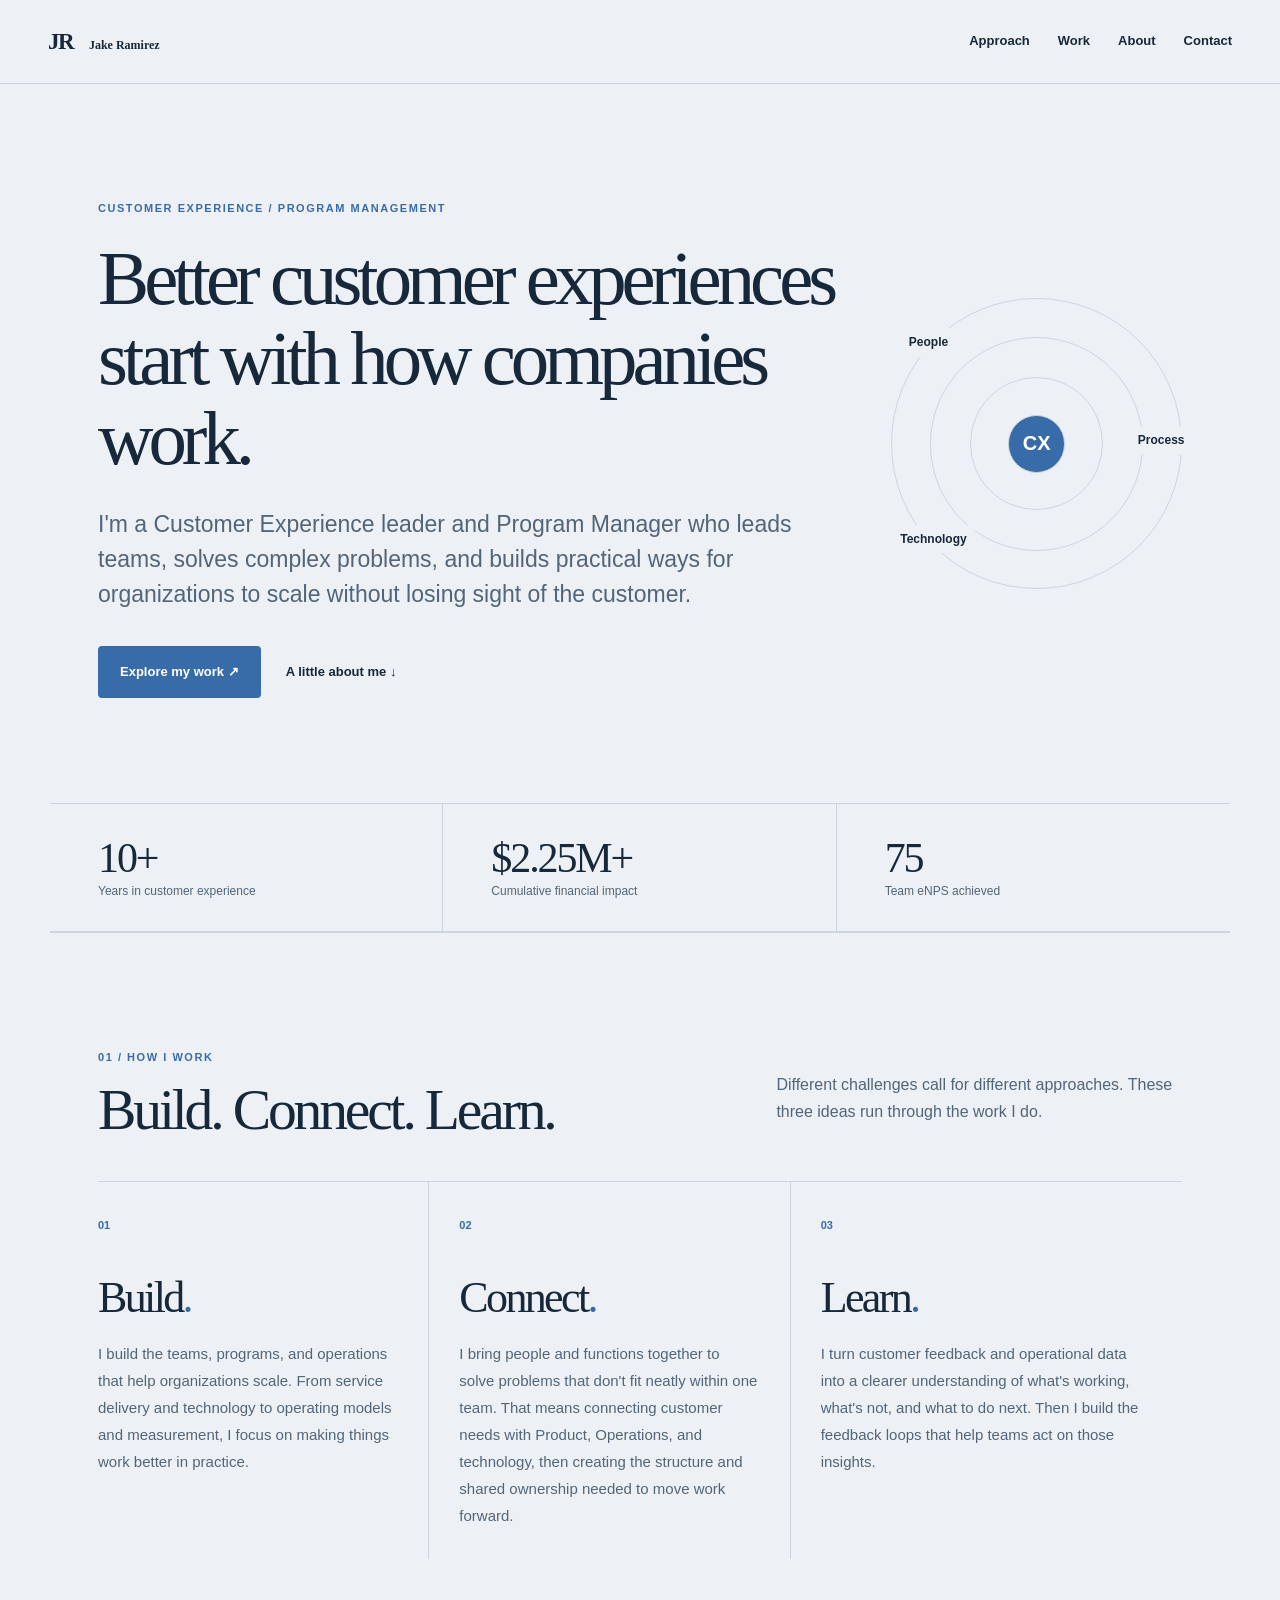
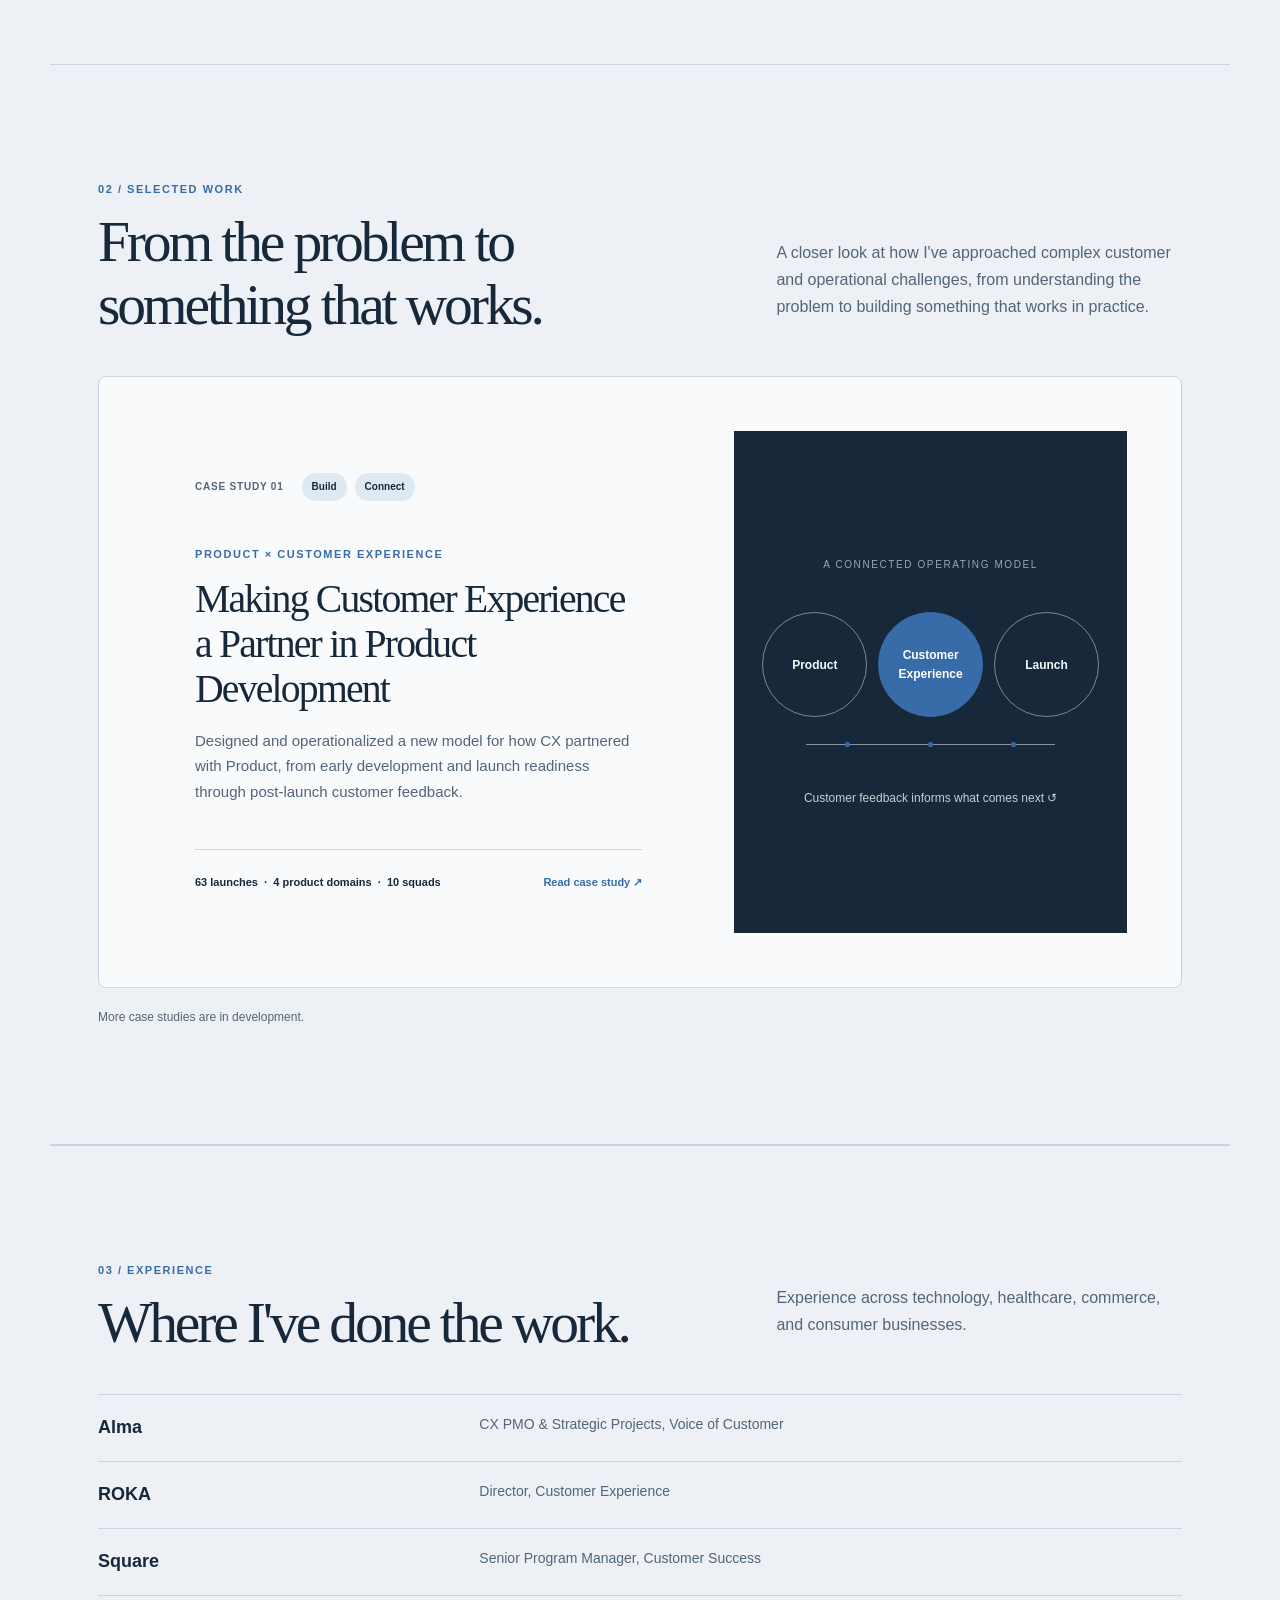
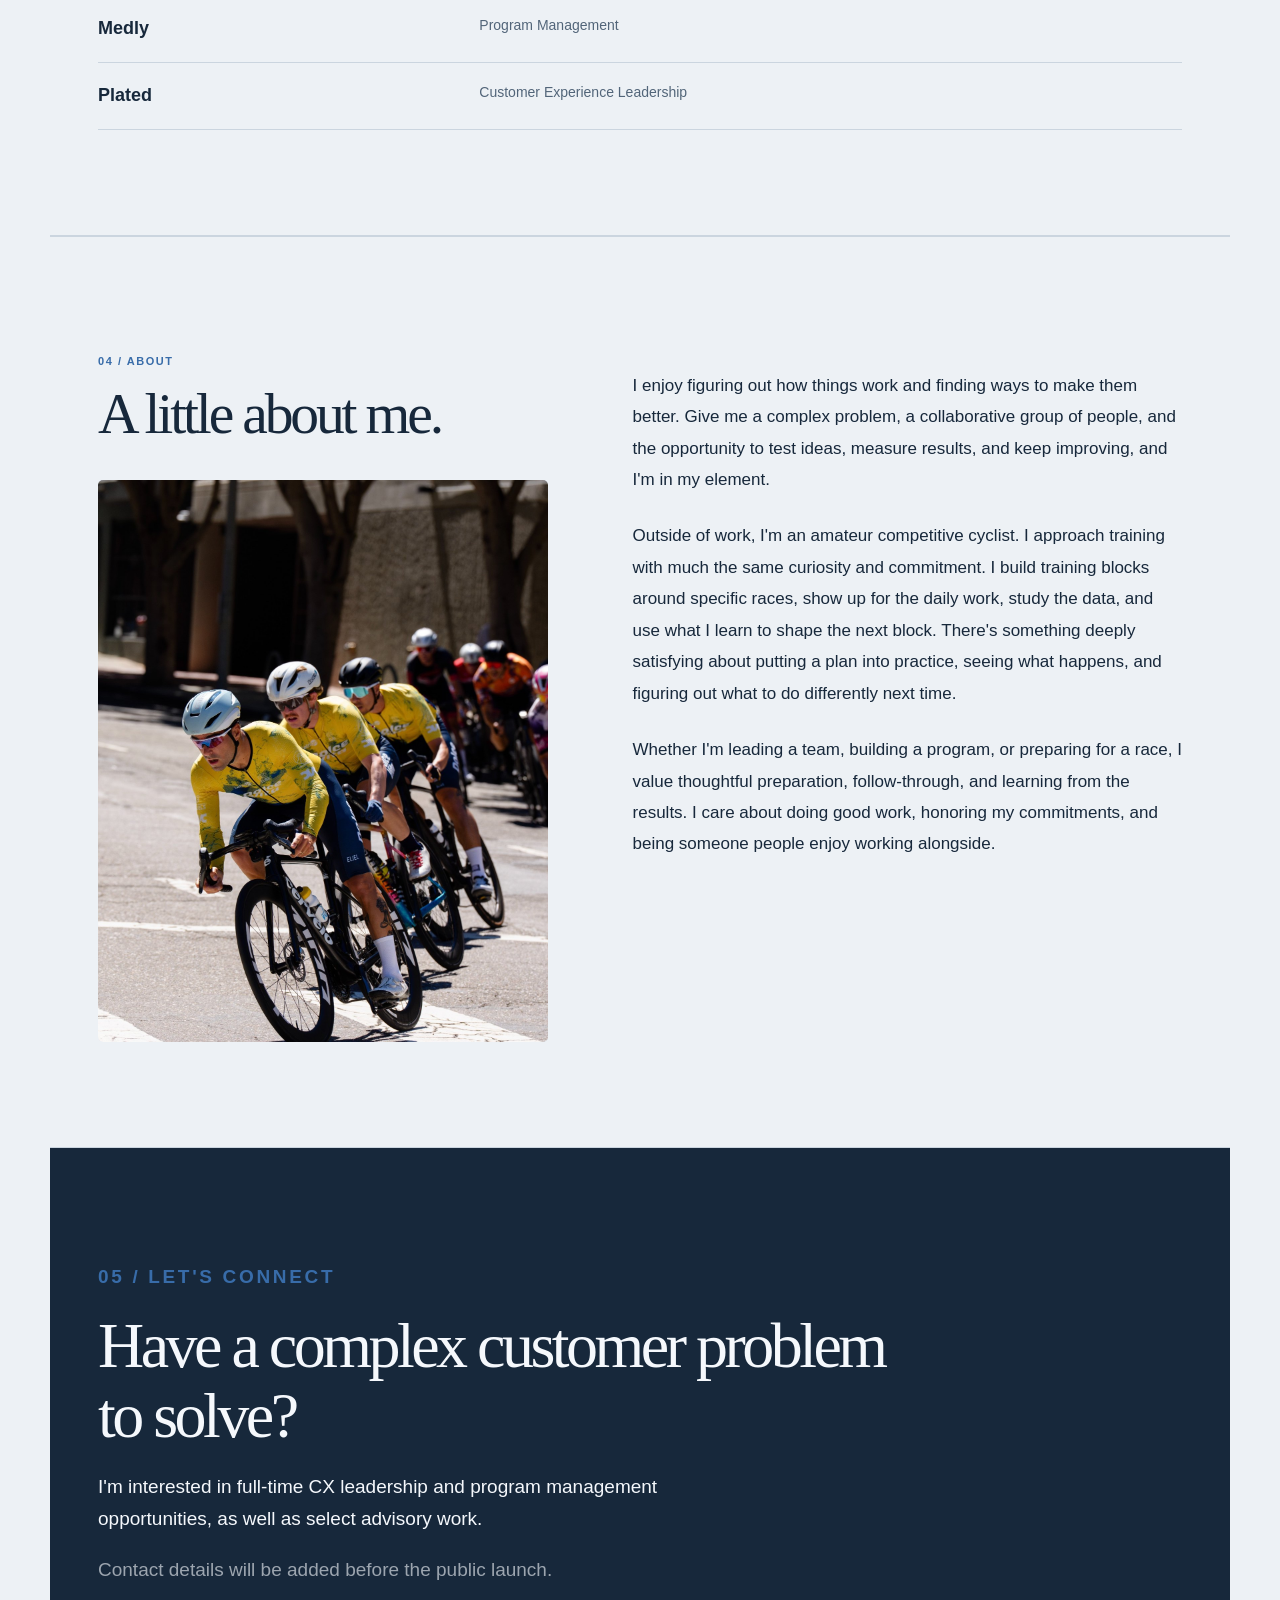
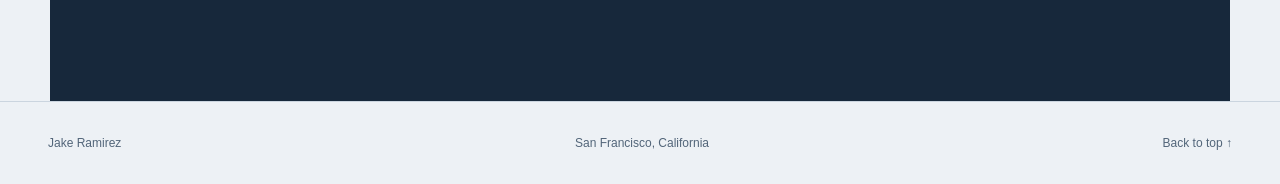
==== index.html @ 680237bf "Add files via upload" ====
<!doctype html>
<html lang="en" data-theme="slate">
<head>
<meta charset="utf-8"><meta name="viewport" content="width=device-width,initial-scale=1">
<meta name="description" content="Jake Ramirez is a Customer Experience leader and Program Manager who leads teams and builds practical ways for organizations to scale.">
<title>Jake Ramirez | Customer Experience & Program Management</title>
<link rel="stylesheet" href="styles.css">

</head>
<body>
<header class="site-header"><a class="brand" href="index.html" aria-label="Jake Ramirez home">JR<span class="brand-name">Jake Ramirez</span></a><nav aria-label="Main navigation"><a href="#approach">Approach</a><a href="#work">Work</a><a href="#about">About</a><a href="#contact">Contact</a></nav></header>
<main>
<section class="hero" id="top"><div class="hero-inner"><p class="eyebrow">CUSTOMER EXPERIENCE / PROGRAM MANAGEMENT</p><h1>Better customer experiences start with how companies work.</h1><p class="lede">I'm a Customer Experience leader and Program Manager who leads teams, solves complex problems, and builds practical ways for organizations to scale without losing sight of the customer.</p><div class="actions"><a class="button" href="#work">Explore my work <span aria-hidden="true">↗</span></a><a class="textlink" href="#about">A little about me ↓</a></div></div><div class="hero-aside" aria-hidden="true"><span class="orbit orbit-one"></span><span class="orbit orbit-two"></span><span class="orbit orbit-three"></span><span class="orbit-center">CX</span><span class="orbit-label label-one">People</span><span class="orbit-label label-two">Process</span><span class="orbit-label label-three">Technology</span></div></section>
<section class="proof" aria-label="Selected career highlights"><div><strong>10+</strong><span>Years in customer experience</span></div><div><strong>$2.25M+</strong><span>Cumulative financial impact</span></div><div><strong>75</strong><span>Team eNPS achieved</span></div></section>
<section id="approach" class="section approach-section"><div class="section-head"><div><p class="eyebrow">01 / HOW I WORK</p><h2>Build. Connect. Learn.</h2></div><p>Different challenges call for different approaches. These three ideas run through the work I do.</p></div><div class="approach-grid"><article><span class="approach-number">01</span><h3>Build<span class="accent-dot">.</span></h3><p>I build the teams, programs, and operations that help organizations scale. From service delivery and technology to operating models and measurement, I focus on making things work better in practice.</p></article><article><span class="approach-number">02</span><h3>Connect<span class="accent-dot">.</span></h3><p>I bring people and functions together to solve problems that don't fit neatly within one team. That means connecting customer needs with Product, Operations, and technology, then creating the structure and shared ownership needed to move work forward.</p></article><article><span class="approach-number">03</span><h3>Learn<span class="accent-dot">.</span></h3><p>I turn customer feedback and operational data into a clearer understanding of what's working, what's not, and what to do next. Then I build the feedback loops that help teams act on those insights.</p></article></div></section>
<section id="work" class="section work-section"><div class="section-head"><div><p class="eyebrow">02 / SELECTED WORK</p><h2>From the problem to something that works.</h2></div><p>A closer look at how I've approached complex customer and operational challenges, from understanding the problem to building something that works in practice.</p></div>
<a class="case-card feature-card" href="case-study-launch-readiness.html"><div class="case-copy"><div class="case-meta"><span>CASE STUDY 01</span><span class="tag">Build</span><span class="tag">Connect</span></div><p class="kicker">PRODUCT × CUSTOMER EXPERIENCE</p><h3>Making Customer Experience a Partner in Product Development</h3><p>Designed and operationalized a new model for how CX partnered with Product, from early development and launch readiness through post-launch customer feedback.</p><div class="case-bottom"><span>63 launches &nbsp;·&nbsp; 4 product domains &nbsp;·&nbsp; 10 squads</span><span class="case-link">Read case study ↗</span></div></div><div class="case-graphic" aria-hidden="true"><div class="graphic-label">A CONNECTED OPERATING MODEL</div><div class="graphic-nodes"><span>Product</span><span>Customer<br>Experience</span><span>Launch</span></div><div class="graphic-track"><span></span><span></span><span></span></div><div class="graphic-feedback">Customer feedback informs what comes next ↺</div></div></a>
<p class="work-note">More case studies are in development.</p></section>
<section id="experience" class="section experience-section"><div class="section-head"><div><p class="eyebrow">03 / EXPERIENCE</p><h2>Where I've done the work.</h2></div><p>Experience across technology, healthcare, commerce, and consumer businesses.</p></div><div class="experience-list"><div><strong>Alma</strong><span>CX PMO & Strategic Projects, Voice of Customer</span></div><div><strong>ROKA</strong><span>Director, Customer Experience</span></div><div><strong>Square</strong><span>Senior Program Manager, Customer Success</span></div><div><strong>Medly</strong><span>Program Management</span></div><div><strong>Plated</strong><span>Customer Experience Leadership</span></div></div></section>
<section id="about" class="section about-section"><div class="about-side"><p class="eyebrow">04 / ABOUT</p><h2>A little about me.</h2><div class="about-photo-study"><div class="about-photo-frame"><img id="about-photo" src="race-corner.jpg" alt="Jake leading a group of cyclists through a corner during a race" width="1200" height="1600" loading="lazy"></div></div></div><div class="about-copy"><p>I enjoy figuring out how things work and finding ways to make them better. Give me a complex problem, a collaborative group of people, and the opportunity to test ideas, measure results, and keep improving, and I'm in my element.</p><p>Outside of work, I'm an amateur competitive cyclist. I approach training with much the same curiosity and commitment. I build training blocks around specific races, show up for the daily work, study the data, and use what I learn to shape the next block. There's something deeply satisfying about putting a plan into practice, seeing what happens, and figuring out what to do differently next time.</p><p>Whether I'm leading a team, building a program, or preparing for a race, I value thoughtful preparation, follow-through, and learning from the results. I care about doing good work, honoring my commitments, and being someone people enjoy working alongside.</p></div></section>
<section id="contact" class="contact"><p class="eyebrow">05 / LET'S CONNECT</p><h2>Have a complex customer problem to solve?</h2><p>I'm interested in full-time CX leadership and program management opportunities, as well as select advisory work.</p><p class="contact-note">Contact details will be added before the public launch.</p></section>
</main><footer><span>Jake Ramirez</span><span>San Francisco, California</span><a href="#top">Back to top ↑</a></footer>

</body></html>
---- styles.css ----
:root{--ink:#171816;--muted:#686a64;--paper:#f5f3ed;--card:#fff;--line:#d9d6cd;--accent:#334f46;--soft:#e5ebe6;--max:1180px}*{box-sizing:border-box}html{scroll-behavior:smooth}body{margin:0;background:var(--paper);color:var(--ink);font-family:Inter,ui-sans-serif,-apple-system,BlinkMacSystemFont,"Segoe UI",sans-serif;line-height:1.55}header,footer,main{max-width:var(--max);margin:auto}header{height:84px;display:flex;align-items:center;justify-content:space-between;border-bottom:1px solid var(--line)}.brand{font-family:Georgia,serif;font-weight:700;font-size:24px;color:var(--ink);text-decoration:none}nav{display:flex;gap:28px}nav a,a{color:var(--ink);text-decoration:none}nav a:hover,.textlink:hover,.case-card a:hover{text-decoration:underline}.hero{padding:112px 0 90px;max-width:970px}.eyebrow,.kicker,small{font-size:12px;letter-spacing:.14em;text-transform:uppercase;font-weight:700;color:var(--accent)}h1,h2,h3{font-family:Georgia,"Times New Roman",serif;font-weight:500;line-height:1.06;margin:.3em 0}.hero h1,.case-hero h1{font-size:clamp(54px,7.3vw,96px);letter-spacing:-.045em}.lede{font-size:22px;color:var(--muted);max-width:780px}.actions{display:flex;gap:26px;align-items:center;margin-top:36px}.button{background:var(--ink);color:white;padding:14px 20px;border-radius:3px}.proof,.metrics{display:grid;grid-template-columns:repeat(3,1fr);border-top:1px solid var(--line);border-bottom:1px solid var(--line)}.proof div,.metrics div{padding:32px;border-right:1px solid var(--line);display:flex;flex-direction:column}.proof div:last-child,.metrics div:last-child{border:0}.proof strong,.metrics strong{font:500 42px Georgia,serif}.proof span,.metrics span{color:var(--muted)}.section{padding:100px 0;border-bottom:1px solid var(--line)}.case-card{margin-top:30px;background:var(--card);padding:54px;display:grid;grid-template-columns:1.3fr .7fr;gap:50px;border:1px solid var(--line)}.case-card h2,.split h2,.contact h2{font-size:46px}.case-card p{font-size:19px;color:var(--muted)}.mini-loop{background:var(--soft);display:flex;flex-wrap:wrap;gap:12px;align-content:center;justify-content:center;padding:30px}.mini-loop span{background:white;padding:12px;border:1px solid var(--line)}.split{display:grid;grid-template-columns:1fr 1fr;gap:80px}.split p{font-size:19px}.chips{display:flex;flex-wrap:wrap;gap:10px;margin-top:25px}.chips span{border:1px solid var(--line);background:#faf9f5;padding:10px 14px;border-radius:99px}.contact{padding:110px 0}.contact p{font-size:19px;max-width:680px}.muted{color:var(--muted)}footer{padding:30px 0 50px;border-top:1px solid var(--line);display:flex;justify-content:space-between;color:var(--muted)}.case-hero{padding:95px 0 60px}.case-hero h1{max-width:1050px}.meta{display:grid;grid-template-columns:1fr 1fr;gap:20px;margin-top:50px;padding-top:25px;border-top:1px solid var(--line)}.meta div{display:flex;flex-direction:column}.meta small{margin-bottom:8px}.story{display:grid;grid-template-columns:220px 1fr;gap:70px;padding:110px 0;border-bottom:1px solid var(--line)}.story aside{font:500 30px Georgia,serif}.story aside span{display:block;font:700 11px Inter,sans-serif;letter-spacing:.14em;text-transform:uppercase;color:var(--muted);margin-top:9px}.story article{max-width:760px}.story h2,.takeaway h2{font-size:48px}.story p,.story li,.lifecycle p,.takeaway p{font-size:19px;color:#393a36}.story blockquote{margin:42px 0 0;padding:28px 0;border-top:1px solid var(--ink);border-bottom:1px solid var(--ink);font:500 30px/1.25 Georgia,serif}.diagram{margin:80px 0;display:grid;grid-template-columns:1fr 1fr;border:1px solid var(--line)}.diagram>div{padding:38px;background:white}.diagram>div+div{background:var(--soft);border-left:1px solid var(--line)}.flow,.life-flow{display:flex;gap:10px;align-items:center;flex-wrap:wrap;margin-top:25px}.flow span,.life-flow span{padding:10px 12px;background:var(--paper);border:1px solid var(--line);font-size:14px}.tiers{margin:80px 0;border:1px solid var(--line);background:white}.tier{display:grid;grid-template-columns:150px 1fr 2fr;gap:30px;padding:30px;border-bottom:1px solid var(--line);align-items:start}.tier.t1{background:var(--soft)}.tier h3{margin:0;font-size:25px}.tier p{margin:0;color:var(--muted)}.foundation{text-align:center;font-size:11px;letter-spacing:.13em;font-weight:700;padding:16px;margin:0;color:var(--accent)}.system-grid{display:grid;grid-template-columns:1fr 1fr;gap:15px}.system-grid div{border:1px solid var(--line);padding:24px;background:white}.system-grid p{font-size:16px;margin-bottom:0}.lifecycle{margin:80px 0;padding:50px;background:var(--accent);color:white}.lifecycle .eyebrow{color:#dfe8e2}.lifecycle .life-flow span{background:#fff;color:var(--ink)}.lifecycle p{color:#edf2ee;max-width:850px}.takeaway{padding:110px 0;max-width:850px}.next{padding:35px 0 80px;border-top:1px solid var(--line);display:flex;justify-content:space-between;color:var(--muted)}ul{padding-left:22px}li{margin-bottom:20px}@media(max-width:800px){body{padding:0 20px}header{height:68px}nav{gap:14px;font-size:14px}.hero{padding:75px 0 60px}.hero h1,.case-hero h1{font-size:50px}.lede{font-size:19px}.proof,.metrics{grid-template-columns:1fr}.proof div,.metrics div{border-right:0;border-bottom:1px solid var(--line);padding:20px 0}.case-card,.split,.story,.diagram,.meta{grid-template-columns:1fr}.case-card{padding:28px}.mini-loop{min-height:200px}.section{padding:70px 0}.case-card h2,.split h2,.contact h2,.story h2,.takeaway h2{font-size:38px}.story{gap:22px;padding:75px 0}.story aside{font-size:22px}.story blockquote{font-size:25px}.diagram>div+div{border-left:0;border-top:1px solid var(--line)}.tier{grid-template-columns:1fr;gap:6px}.system-grid{grid-template-columns:1fr}.lifecycle{margin:50px -20px;padding:40px 20px}.case-hero{padding-top:65px}footer{flex-direction:column;gap:6px}.next{gap:20px}.contact{padding:80px 0}}

/* Portfolio v2 */
:root,[data-theme="slate"]{--page:#edf1f5;--surface:#f8fafc;--ink:#17283b;--muted:#526579;--accent:#1765e8;--accent-soft:#dce8ff;--line:#cbd5df;--dark:#17283b;--dark-ink:#f5f8fc}
[data-theme="sage"]{--page:#eeeFE8;--surface:#f8f8f2;--ink:#1d2925;--muted:#53645b;--accent:#527d66;--accent-soft:#dce8d9;--line:#cbd4c8;--dark:#1d2925;--dark-ink:#f4f5eb}
html{scroll-behavior:smooth}body{background:var(--page);color:var(--ink)}a{color:inherit}.site-header{position:relative;z-index:2;display:flex;justify-content:space-between;align-items:center;max-width:1320px;margin:auto;padding:28px 48px;border-bottom:1px solid var(--line)}.site-header nav{display:flex;gap:28px}.site-header nav a{text-decoration:none;font-size:13px;font-weight:650}.brand{text-decoration:none;font-weight:800;font-size:23px;letter-spacing:-.07em}.brand-name{font-size:12px;font-weight:600;letter-spacing:0;margin-left:16px}.hero{max-width:1320px;margin:auto;padding:105px 48px 105px;min-height:610px;display:grid;grid-template-columns:minmax(0,1.65fr) minmax(240px,.65fr);gap:55px;align-items:center}.hero h1{max-width:850px;font-size:clamp(48px,6vw,84px);line-height:1.04;letter-spacing:-.065em;margin:22px 0 28px}.hero .lede{max-width:750px;font-size:clamp(18px,1.8vw,23px);line-height:1.53;color:var(--muted)}.eyebrow{font-size:11px;letter-spacing:.14em;font-weight:800;color:var(--accent)}.actions{display:flex;gap:25px;align-items:center;margin-top:34px}.button{background:var(--accent);color:white!important;padding:16px 22px;border-radius:4px;text-decoration:none;font-size:13px;font-weight:750}.textlink{font-size:13px;font-weight:700;text-decoration:none}.hero-aside{position:relative;aspect-ratio:1;border:1px solid var(--line);border-radius:50%;display:grid;place-items:center}.orbit{position:absolute;border:1px solid var(--line);border-radius:50%}.orbit-one{inset:13%}.orbit-two{inset:27%}.orbit-three{inset:40%;background:var(--accent)}.orbit-center{z-index:1;color:white;font-weight:800;font-size:20px}.orbit-label{position:absolute;font-size:12px;font-weight:700;background:var(--page);padding:5px 8px}.label-one{top:10%;left:3%}.label-two{right:-4%;top:44%}.label-three{bottom:12%;left:0}.proof{max-width:1320px;margin:auto;border-top:1px solid var(--line);border-bottom:1px solid var(--line);display:grid;grid-template-columns:repeat(3,1fr);background:transparent}.proof div{padding:30px 48px;border-right:1px solid var(--line)}.proof div:last-child{border:0}.proof strong{display:block;font-size:42px;letter-spacing:-.05em;color:var(--ink)}.proof span{font-size:12px;color:var(--muted)}.section{max-width:1320px;margin:auto;padding:105px 48px}.section-head{display:grid;grid-template-columns:1.2fr .8fr;gap:70px;align-items:end;margin-bottom:40px}.section-head h2,.about-side h2{font-size:clamp(36px,4.5vw,59px);line-height:1.1;letter-spacing:-.055em;margin:12px 0 0}.section-head>p{color:var(--muted);line-height:1.7;max-width:470px}.feature-card{display:grid;grid-template-columns:1.15fr .85fr;background:var(--surface);border:1px solid var(--line);text-decoration:none;overflow:hidden;border-radius:8px;box-shadow:none}.case-copy{padding:42px}.case-meta{display:flex;gap:8px;align-items:center;font-size:10px;letter-spacing:.08em;font-weight:800;color:var(--muted)}.case-meta>span:first-child{margin-right:10px}.tag{background:var(--accent-soft);color:var(--ink);border-radius:50px;padding:6px 10px;letter-spacing:0;font-size:10px}.case-copy .kicker{font-size:11px;color:var(--accent);font-weight:800;margin-top:45px}.case-copy h3{font-size:clamp(30px,3.1vw,43px);line-height:1.14;letter-spacing:-.045em;margin:14px 0}.case-copy>p:not(.kicker){font-size:15px;line-height:1.7;color:var(--muted)}.case-bottom{display:flex;justify-content:space-between;gap:20px;flex-wrap:wrap;border-top:1px solid var(--line);padding-top:24px;margin-top:45px;font-size:11px;font-weight:650}.case-link{color:var(--accent)}.case-graphic{background:var(--dark);color:var(--dark-ink);display:flex;flex-direction:column;justify-content:center;padding:45px 28px;min-height:420px}.graphic-label{font-size:10px;letter-spacing:.16em;opacity:.6;text-align:center;margin-bottom:40px}.graphic-nodes{display:flex;align-items:center;justify-content:space-between;gap:8px}.graphic-nodes span{border:1px solid #ffffff70;border-radius:50%;width:105px;height:105px;display:grid;place-items:center;text-align:center;font-size:12px;font-weight:700}.graphic-nodes span:nth-child(2){background:var(--accent);border-color:var(--accent);color:white}.graphic-track{display:flex;justify-content:space-around;border-top:1px solid #ffffff80;margin:27px 44px 0}.graphic-track span{width:5px;height:5px;border-radius:50%;background:var(--accent);margin-top:-3px}.graphic-feedback{text-align:center;font-size:12px;opacity:.8;margin-top:42px}.work-note{color:var(--muted);font-size:12px;margin-top:20px}.approach-section{border-top:1px solid var(--line)}.approach-grid{display:grid;grid-template-columns:repeat(3,1fr);border-top:1px solid var(--line)}.approach-grid article{padding:30px 32px 15px 0;margin-right:30px;border-right:1px solid var(--line)}.approach-grid article:last-child{border:0;margin-right:0}.approach-number{font-size:11px;color:var(--accent);font-weight:800}.approach-grid h3{font-size:44px;letter-spacing:-.06em;margin:38px 0 18px}.accent-dot{color:var(--accent)}.approach-grid p{font-size:15px;line-height:1.8;color:var(--muted)}.experience-section{border-top:1px solid var(--line)}.experience-list{border-top:1px solid var(--line)}.experience-list>div{display:grid;grid-template-columns:1fr 2fr;gap:30px;padding:19px 0;border-bottom:1px solid var(--line)}.experience-list strong{font-size:18px}.experience-list span{color:var(--muted);font-size:14px}.about-section{border-top:1px solid var(--line);display:grid;grid-template-columns:.9fr 1.1fr;gap:85px}.about-copy{padding-top:28px}.about-copy p{font-size:17px;line-height:1.85;color:var(--ink);margin:0 0 25px}.photo-placeholder{margin-top:45px;aspect-ratio:4/3;border:1px dashed var(--line);background:var(--accent-soft);display:flex;flex-direction:column;justify-content:center;align-items:center;text-align:center;color:var(--muted);border-radius:5px}.photo-placeholder span{font-size:10px;font-weight:800;letter-spacing:.16em}.photo-placeholder p{font-size:12px}.contact{background:var(--dark);color:var(--dark-ink);padding:95px max(48px,calc((100vw - 1224px)/2));}.contact h2{font-size:clamp(38px,5vw,68px);max-width:800px;line-height:1.1;letter-spacing:-.055em}.contact>p:not(.eyebrow){max-width:660px;line-height:1.7}.contact-note{font-size:12px;opacity:.6}footer{max-width:1320px;margin:auto;display:flex;justify-content:space-between;padding:32px 48px;font-size:12px;color:var(--muted)}.theme-switcher{position:fixed;z-index:20;right:20px;bottom:20px;display:flex;align-items:center;gap:5px;background:var(--surface);border:1px solid var(--line);border-radius:50px;padding:6px 8px;box-shadow:0 8px 35px #0002}.theme-switcher>span{font-size:9px;letter-spacing:.08em;font-weight:800;padding:0 9px;color:var(--muted)}.theme-switcher button{border:0;border-radius:30px;background:transparent;color:var(--muted);padding:9px 13px;font:inherit;font-size:11px;font-weight:750;cursor:pointer}.theme-switcher button[aria-pressed=true]{background:var(--accent);color:white}
@media(max-width:850px){.site-header{padding:20px}.site-header nav{gap:12px}.brand-name{display:none}.hero{padding:65px 24px;display:block;min-height:0}.hero-aside{display:none}.proof div{padding:22px}.section{padding:70px 24px}.section-head,.feature-card,.about-section{grid-template-columns:1fr;gap:20px}.case-graphic{min-height:320px}.approach-grid{grid-template-columns:1fr}.approach-grid article{border-right:0;border-bottom:1px solid var(--line);margin:0;padding:24px 0}.approach-grid h3{margin:15px 0}.contact{padding:70px 24px}footer{padding:24px;gap:15px;flex-wrap:wrap}.theme-switcher{bottom:8px;right:8px}.theme-switcher>span{display:none}}
@media(max-width:480px){.site-header nav a{font-size:11px}.site-header nav{gap:9px}.hero h1{font-size:46px}.proof strong{font-size:30px}.proof div{padding:15px 10px}.proof span{font-size:10px}.case-copy{padding:26px}.case-bottom{display:block}.case-link{display:block;margin-top:15px}.graphic-nodes span{width:80px;height:80px;font-size:10px}.experience-list>div{grid-template-columns:1fr;gap:4px}}

/* v3 refinements */
:root,[data-theme="slate"]{--accent:#386ca9;--accent-soft:#dfe9f4}
.about-accent{margin-top:48px;border-top:1px solid var(--line);padding-top:22px;display:flex;flex-direction:column;gap:13px}.about-accent span:first-child{font-size:10px;font-weight:800;letter-spacing:.15em;color:var(--accent)}.about-accent span:last-child{font-size:clamp(14px,1.6vw,20px);font-weight:650;letter-spacing:-.025em;line-height:1.6}.about-accent b{color:var(--accent);font-weight:500;margin:0 5px}.proof strong{font-size:clamp(30px,3.4vw,42px)}

/* v4: About photo comparison */
.about-photo-study{margin-top:35px}.photo-choice{display:flex;align-items:center;flex-wrap:wrap;gap:6px;margin-bottom:13px}.photo-choice>span{font-size:10px;font-weight:800;letter-spacing:.13em;color:var(--muted);margin-right:9px}.photo-choice button{font:inherit;font-size:11px;font-weight:750;cursor:pointer;border:1px solid var(--line);color:var(--muted);background:transparent;border-radius:50px;padding:8px 13px}.photo-choice button[aria-pressed=true]{background:var(--accent);color:white;border-color:var(--accent)}.about-photo-frame{aspect-ratio:4/5;overflow:hidden;border-radius:5px;background:var(--accent-soft)}.about-photo-frame img{width:100%;height:100%;object-fit:cover;object-position:center 44%;display:block}.about-photo-frame img[src="golden-gate.jpg"]{object-position:center 38%}@media(max-width:850px){.about-photo-frame{max-width:550px;aspect-ratio:4/4.5}}

/* Published preview: one approved color palette and photograph. */
.theme-switcher,.photo-choice{display:none!important}
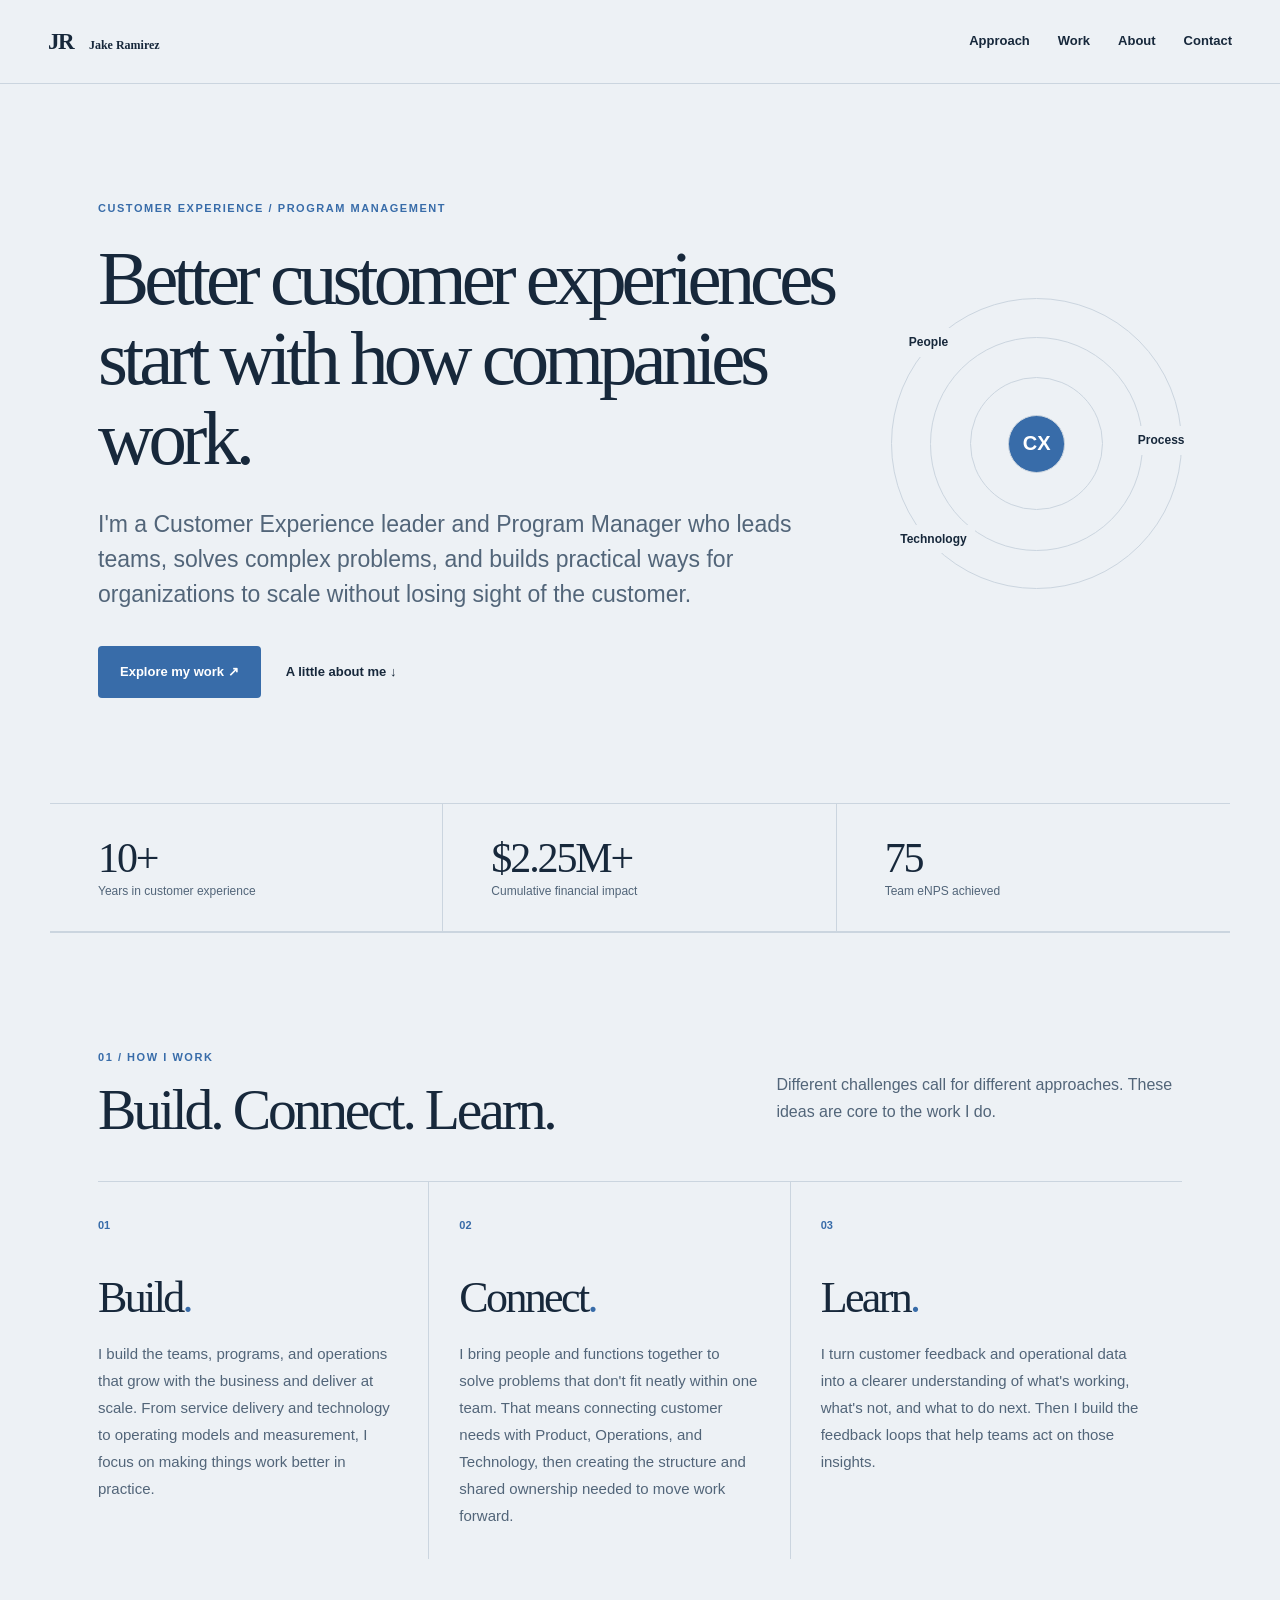
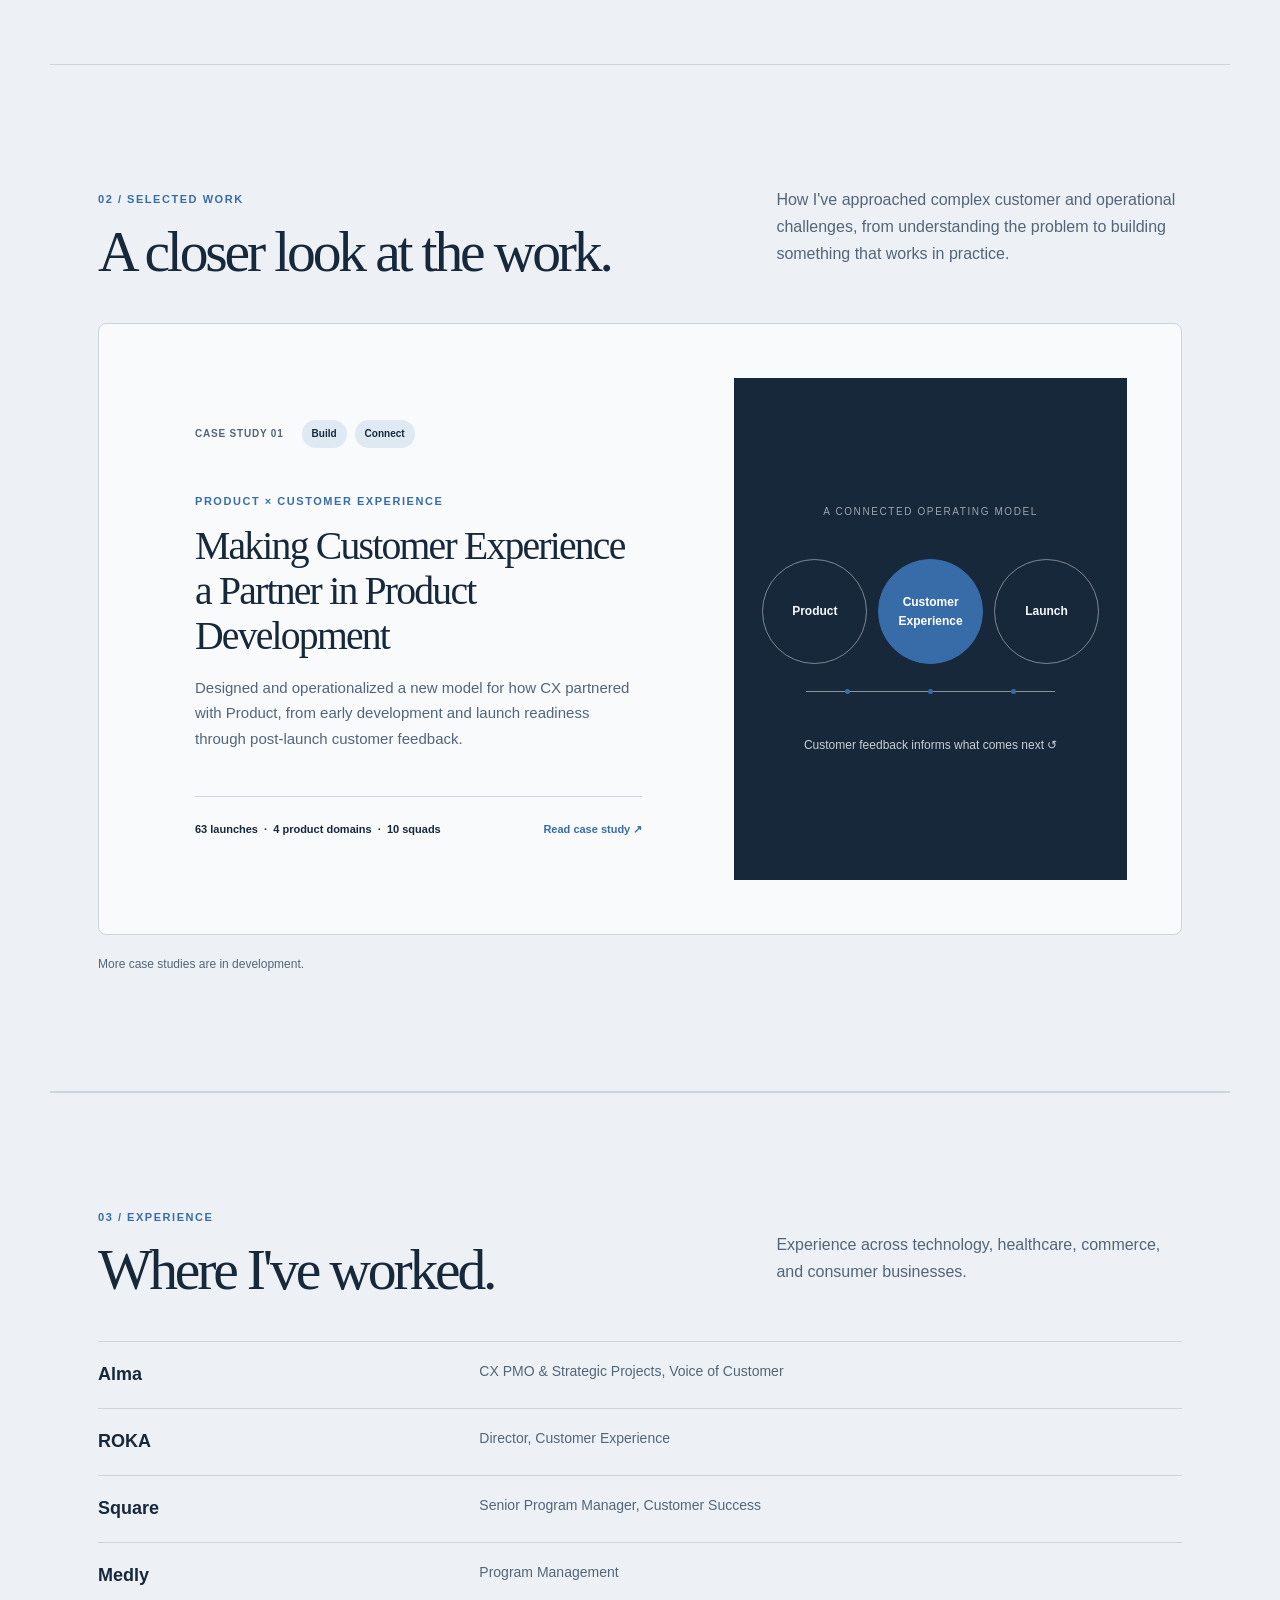
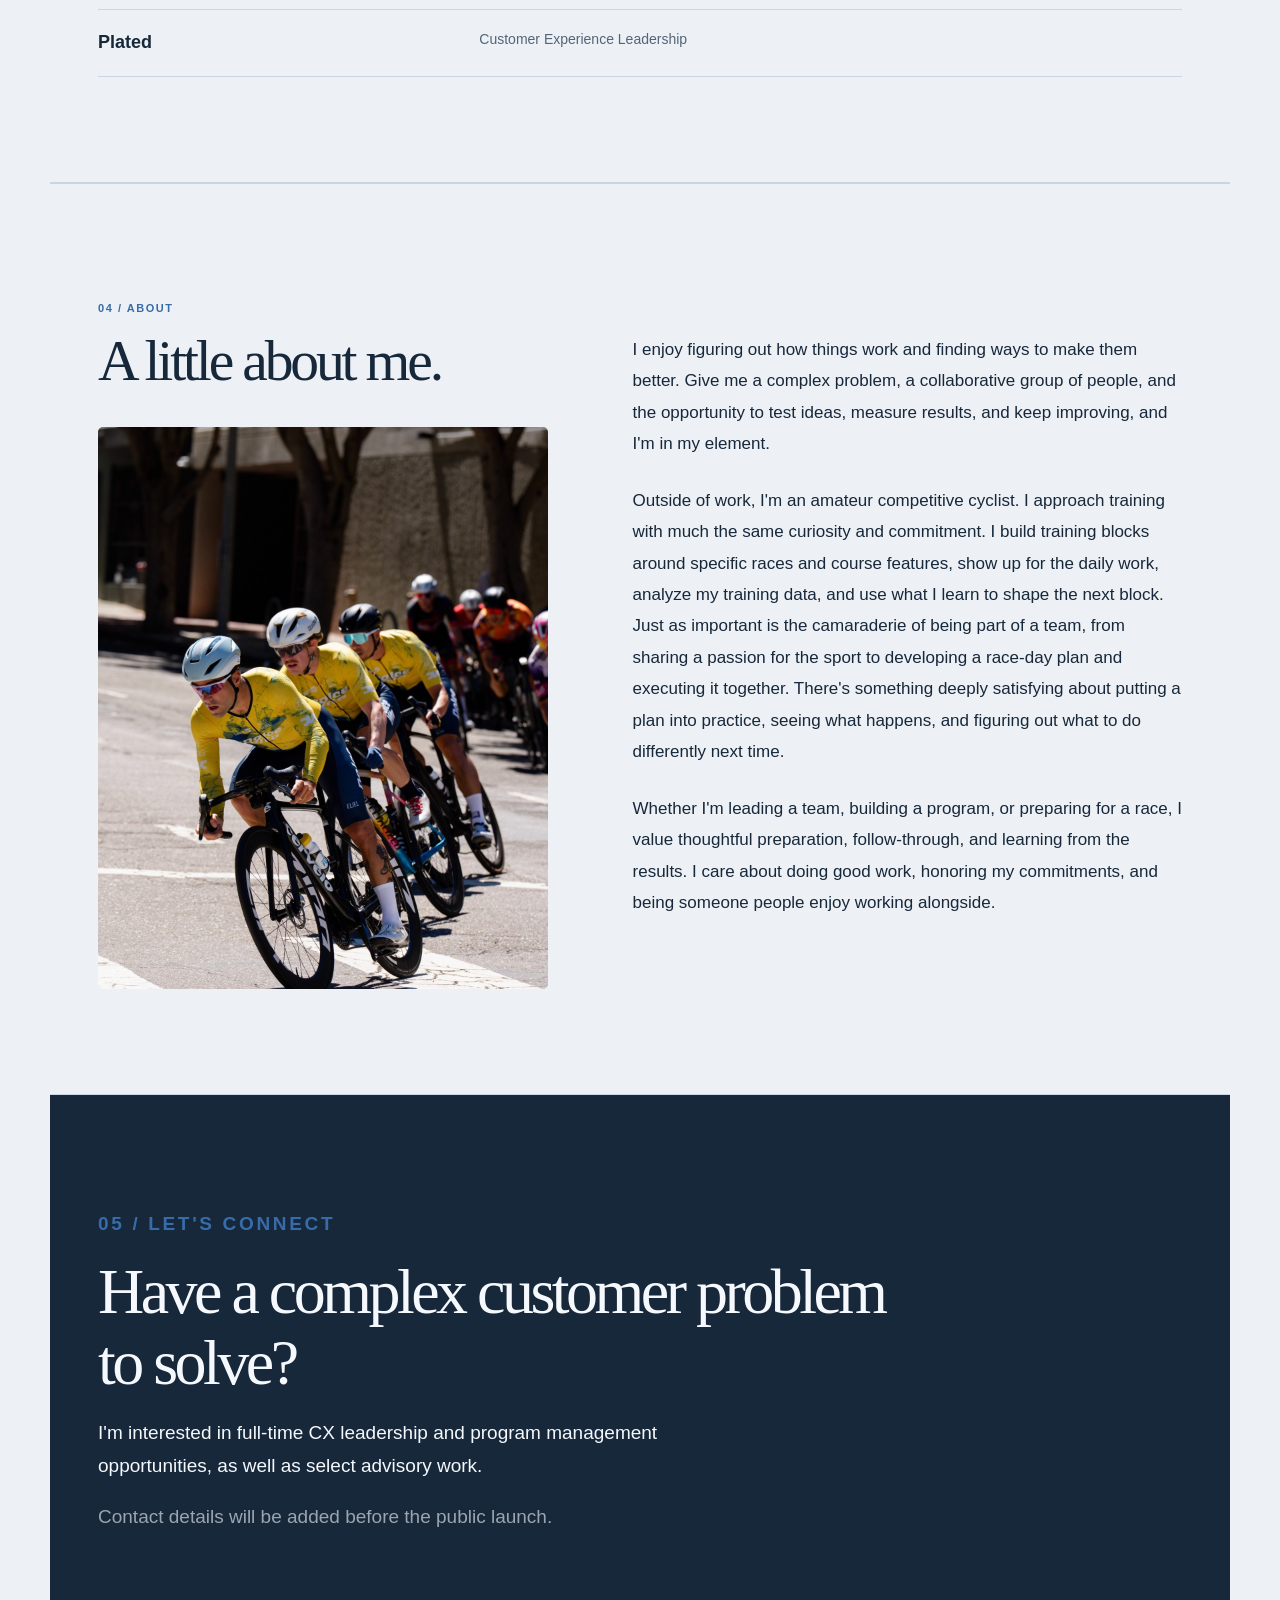
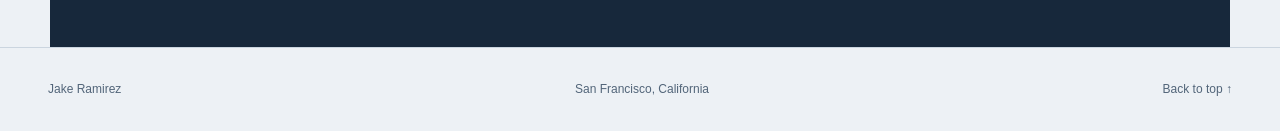
==== commit dce63c9f: "Add files via upload" ====
--- a/index.html
+++ b/index.html
@@ -12,12 +12,12 @@
 <main>
 <section class="hero" id="top"><div class="hero-inner"><p class="eyebrow">CUSTOMER EXPERIENCE / PROGRAM MANAGEMENT</p><h1>Better customer experiences start with how companies work.</h1><p class="lede">I'm a Customer Experience leader and Program Manager who leads teams, solves complex problems, and builds practical ways for organizations to scale without losing sight of the customer.</p><div class="actions"><a class="button" href="#work">Explore my work <span aria-hidden="true">↗</span></a><a class="textlink" href="#about">A little about me ↓</a></div></div><div class="hero-aside" aria-hidden="true"><span class="orbit orbit-one"></span><span class="orbit orbit-two"></span><span class="orbit orbit-three"></span><span class="orbit-center">CX</span><span class="orbit-label label-one">People</span><span class="orbit-label label-two">Process</span><span class="orbit-label label-three">Technology</span></div></section>
 <section class="proof" aria-label="Selected career highlights"><div><strong>10+</strong><span>Years in customer experience</span></div><div><strong>$2.25M+</strong><span>Cumulative financial impact</span></div><div><strong>75</strong><span>Team eNPS achieved</span></div></section>
-<section id="approach" class="section approach-section"><div class="section-head"><div><p class="eyebrow">01 / HOW I WORK</p><h2>Build. Connect. Learn.</h2></div><p>Different challenges call for different approaches. These three ideas run through the work I do.</p></div><div class="approach-grid"><article><span class="approach-number">01</span><h3>Build<span class="accent-dot">.</span></h3><p>I build the teams, programs, and operations that help organizations scale. From service delivery and technology to operating models and measurement, I focus on making things work better in practice.</p></article><article><span class="approach-number">02</span><h3>Connect<span class="accent-dot">.</span></h3><p>I bring people and functions together to solve problems that don't fit neatly within one team. That means connecting customer needs with Product, Operations, and technology, then creating the structure and shared ownership needed to move work forward.</p></article><article><span class="approach-number">03</span><h3>Learn<span class="accent-dot">.</span></h3><p>I turn customer feedback and operational data into a clearer understanding of what's working, what's not, and what to do next. Then I build the feedback loops that help teams act on those insights.</p></article></div></section>
-<section id="work" class="section work-section"><div class="section-head"><div><p class="eyebrow">02 / SELECTED WORK</p><h2>From the problem to something that works.</h2></div><p>A closer look at how I've approached complex customer and operational challenges, from understanding the problem to building something that works in practice.</p></div>
+<section id="approach" class="section approach-section"><div class="section-head"><div><p class="eyebrow">01 / HOW I WORK</p><h2>Build. Connect. Learn.</h2></div><p>Different challenges call for different approaches. These ideas are core to the work I do.</p></div><div class="approach-grid"><article><span class="approach-number">01</span><h3>Build<span class="accent-dot">.</span></h3><p>I build the teams, programs, and operations that grow with the business and deliver at scale. From service delivery and technology to operating models and measurement, I focus on making things work better in practice.</p></article><article><span class="approach-number">02</span><h3>Connect<span class="accent-dot">.</span></h3><p>I bring people and functions together to solve problems that don't fit neatly within one team. That means connecting customer needs with Product, Operations, and Technology, then creating the structure and shared ownership needed to move work forward.</p></article><article><span class="approach-number">03</span><h3>Learn<span class="accent-dot">.</span></h3><p>I turn customer feedback and operational data into a clearer understanding of what's working, what's not, and what to do next. Then I build the feedback loops that help teams act on those insights.</p></article></div></section>
+<section id="work" class="section work-section"><div class="section-head"><div><p class="eyebrow">02 / SELECTED WORK</p><h2>A closer look at the work.</h2></div><p>How I've approached complex customer and operational challenges, from understanding the problem to building something that works in practice.</p></div>
 <a class="case-card feature-card" href="case-study-launch-readiness.html"><div class="case-copy"><div class="case-meta"><span>CASE STUDY 01</span><span class="tag">Build</span><span class="tag">Connect</span></div><p class="kicker">PRODUCT × CUSTOMER EXPERIENCE</p><h3>Making Customer Experience a Partner in Product Development</h3><p>Designed and operationalized a new model for how CX partnered with Product, from early development and launch readiness through post-launch customer feedback.</p><div class="case-bottom"><span>63 launches &nbsp;·&nbsp; 4 product domains &nbsp;·&nbsp; 10 squads</span><span class="case-link">Read case study ↗</span></div></div><div class="case-graphic" aria-hidden="true"><div class="graphic-label">A CONNECTED OPERATING MODEL</div><div class="graphic-nodes"><span>Product</span><span>Customer<br>Experience</span><span>Launch</span></div><div class="graphic-track"><span></span><span></span><span></span></div><div class="graphic-feedback">Customer feedback informs what comes next ↺</div></div></a>
 <p class="work-note">More case studies are in development.</p></section>
-<section id="experience" class="section experience-section"><div class="section-head"><div><p class="eyebrow">03 / EXPERIENCE</p><h2>Where I've done the work.</h2></div><p>Experience across technology, healthcare, commerce, and consumer businesses.</p></div><div class="experience-list"><div><strong>Alma</strong><span>CX PMO & Strategic Projects, Voice of Customer</span></div><div><strong>ROKA</strong><span>Director, Customer Experience</span></div><div><strong>Square</strong><span>Senior Program Manager, Customer Success</span></div><div><strong>Medly</strong><span>Program Management</span></div><div><strong>Plated</strong><span>Customer Experience Leadership</span></div></div></section>
-<section id="about" class="section about-section"><div class="about-side"><p class="eyebrow">04 / ABOUT</p><h2>A little about me.</h2><div class="about-photo-study"><div class="about-photo-frame"><img id="about-photo" src="race-corner.jpg" alt="Jake leading a group of cyclists through a corner during a race" width="1200" height="1600" loading="lazy"></div></div></div><div class="about-copy"><p>I enjoy figuring out how things work and finding ways to make them better. Give me a complex problem, a collaborative group of people, and the opportunity to test ideas, measure results, and keep improving, and I'm in my element.</p><p>Outside of work, I'm an amateur competitive cyclist. I approach training with much the same curiosity and commitment. I build training blocks around specific races, show up for the daily work, study the data, and use what I learn to shape the next block. There's something deeply satisfying about putting a plan into practice, seeing what happens, and figuring out what to do differently next time.</p><p>Whether I'm leading a team, building a program, or preparing for a race, I value thoughtful preparation, follow-through, and learning from the results. I care about doing good work, honoring my commitments, and being someone people enjoy working alongside.</p></div></section>
+<section id="experience" class="section experience-section"><div class="section-head"><div><p class="eyebrow">03 / EXPERIENCE</p><h2>Where I've worked.</h2></div><p>Experience across technology, healthcare, commerce, and consumer businesses.</p></div><div class="experience-list"><div><strong>Alma</strong><span>CX PMO & Strategic Projects, Voice of Customer</span></div><div><strong>ROKA</strong><span>Director, Customer Experience</span></div><div><strong>Square</strong><span>Senior Program Manager, Customer Success</span></div><div><strong>Medly</strong><span>Program Management</span></div><div><strong>Plated</strong><span>Customer Experience Leadership</span></div></div></section>
+<section id="about" class="section about-section"><div class="about-side"><p class="eyebrow">04 / ABOUT</p><h2>A little about me.</h2><div class="about-photo-study"><div class="about-photo-frame"><img id="about-photo" src="race-corner.jpg" alt="Jake leading a group of cyclists through a corner during a race" width="1200" height="1600" loading="lazy"></div></div></div><div class="about-copy"><p>I enjoy figuring out how things work and finding ways to make them better. Give me a complex problem, a collaborative group of people, and the opportunity to test ideas, measure results, and keep improving, and I'm in my element.</p><p>Outside of work, I'm an amateur competitive cyclist. I approach training with much the same curiosity and commitment. I build training blocks around specific races and course features, show up for the daily work, analyze my training data, and use what I learn to shape the next block. Just as important is the camaraderie of being part of a team, from sharing a passion for the sport to developing a race-day plan and executing it together. There's something deeply satisfying about putting a plan into practice, seeing what happens, and figuring out what to do differently next time.</p><p>Whether I'm leading a team, building a program, or preparing for a race, I value thoughtful preparation, follow-through, and learning from the results. I care about doing good work, honoring my commitments, and being someone people enjoy working alongside.</p></div></section>
 <section id="contact" class="contact"><p class="eyebrow">05 / LET'S CONNECT</p><h2>Have a complex customer problem to solve?</h2><p>I'm interested in full-time CX leadership and program management opportunities, as well as select advisory work.</p><p class="contact-note">Contact details will be added before the public launch.</p></section>
 </main><footer><span>Jake Ramirez</span><span>San Francisco, California</span><a href="#top">Back to top ↑</a></footer>
 
--- a/styles.css
+++ b/styles.css
@@ -16,3 +16,6 @@
 
 /* Published preview: one approved color palette and photograph. */
 .theme-switcher,.photo-choice{display:none!important}
+
+/* v6: vertically center About copy beside the photo on desktop. */
+@media(min-width:851px){.about-copy{align-self:center;padding-top:0}}
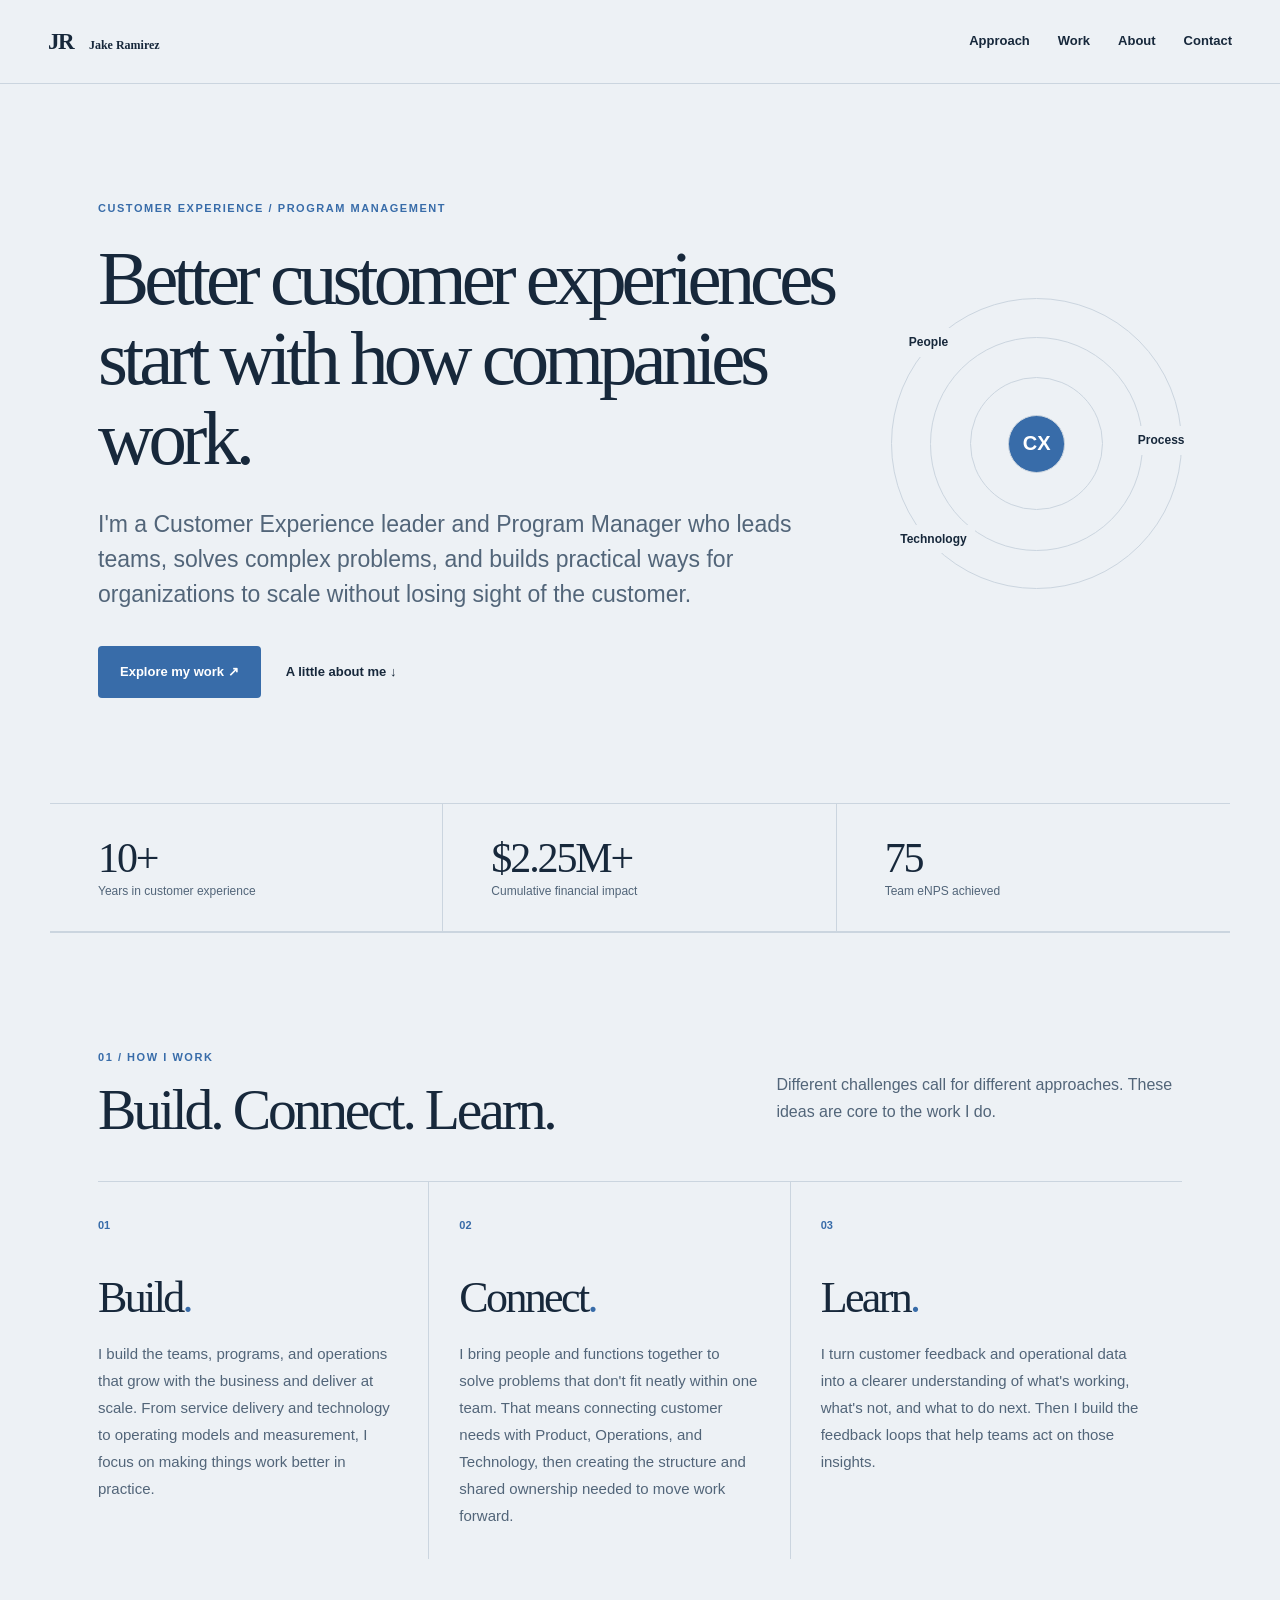
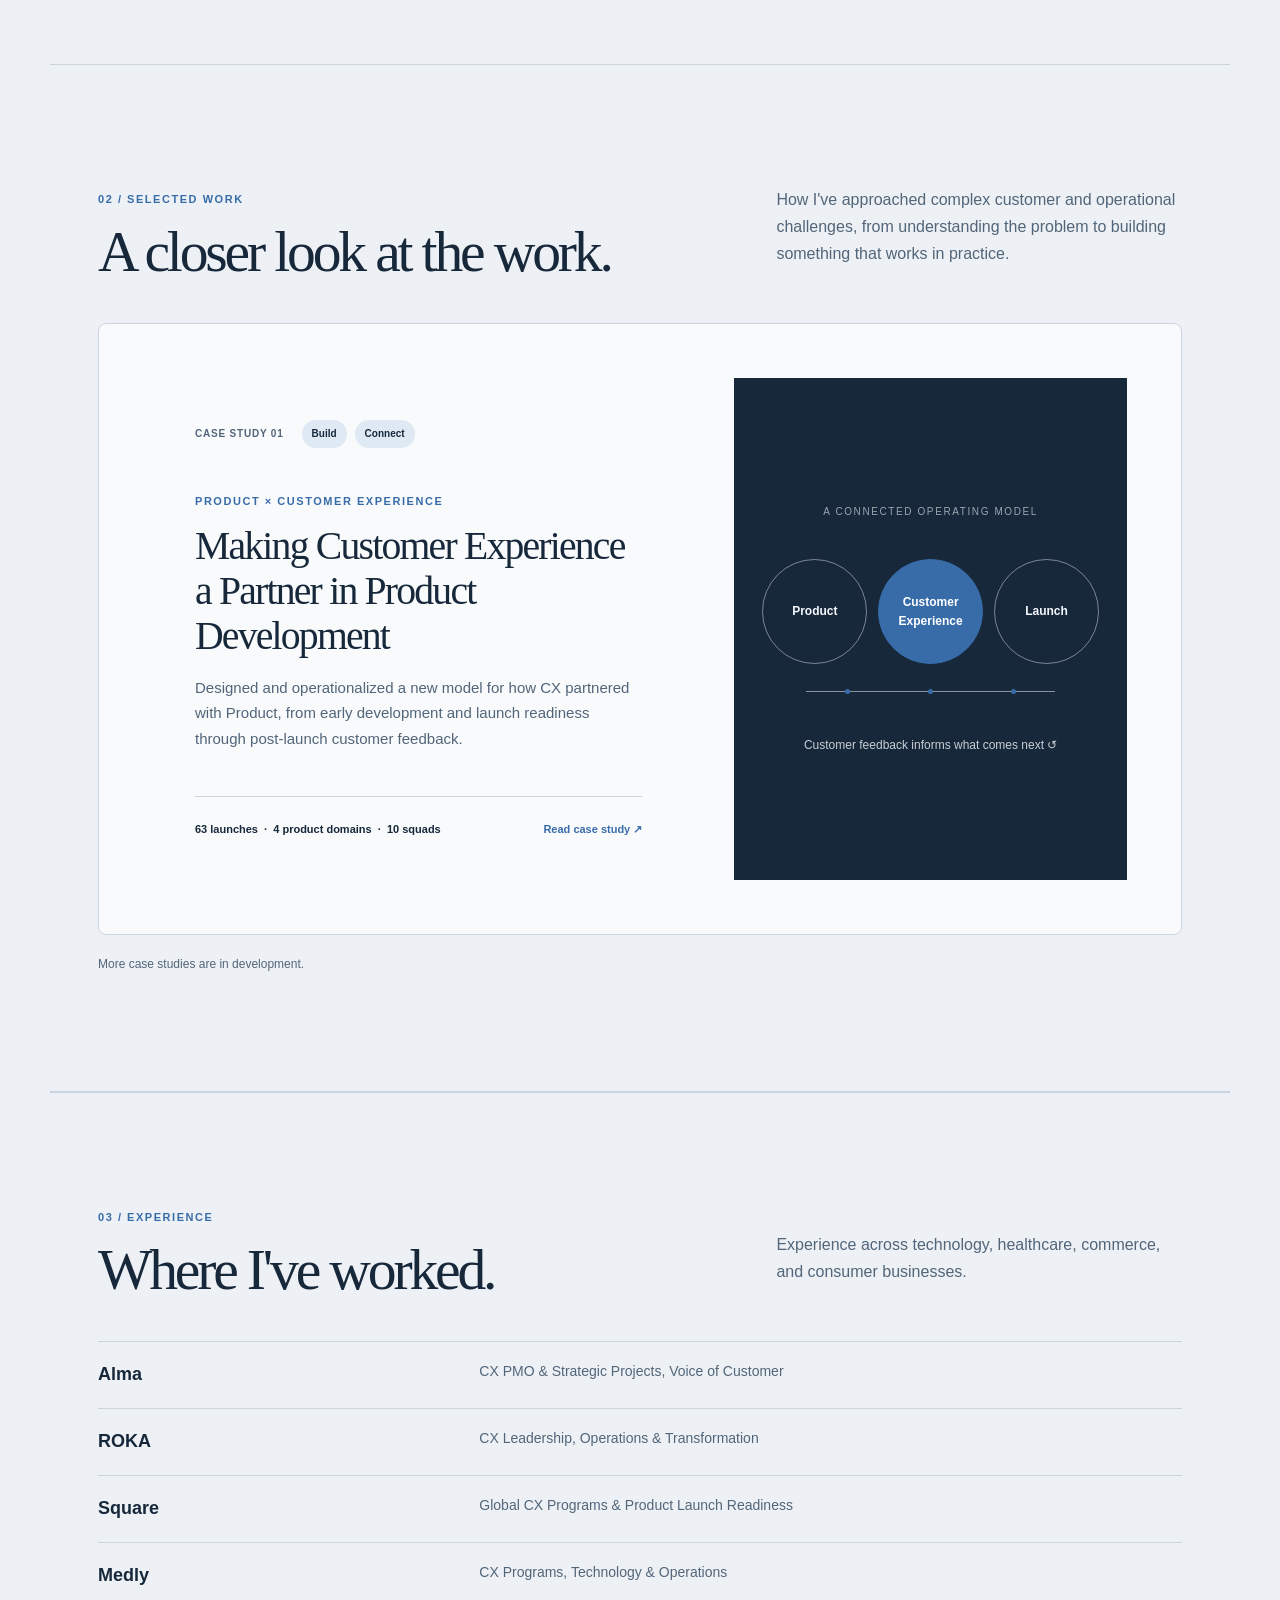
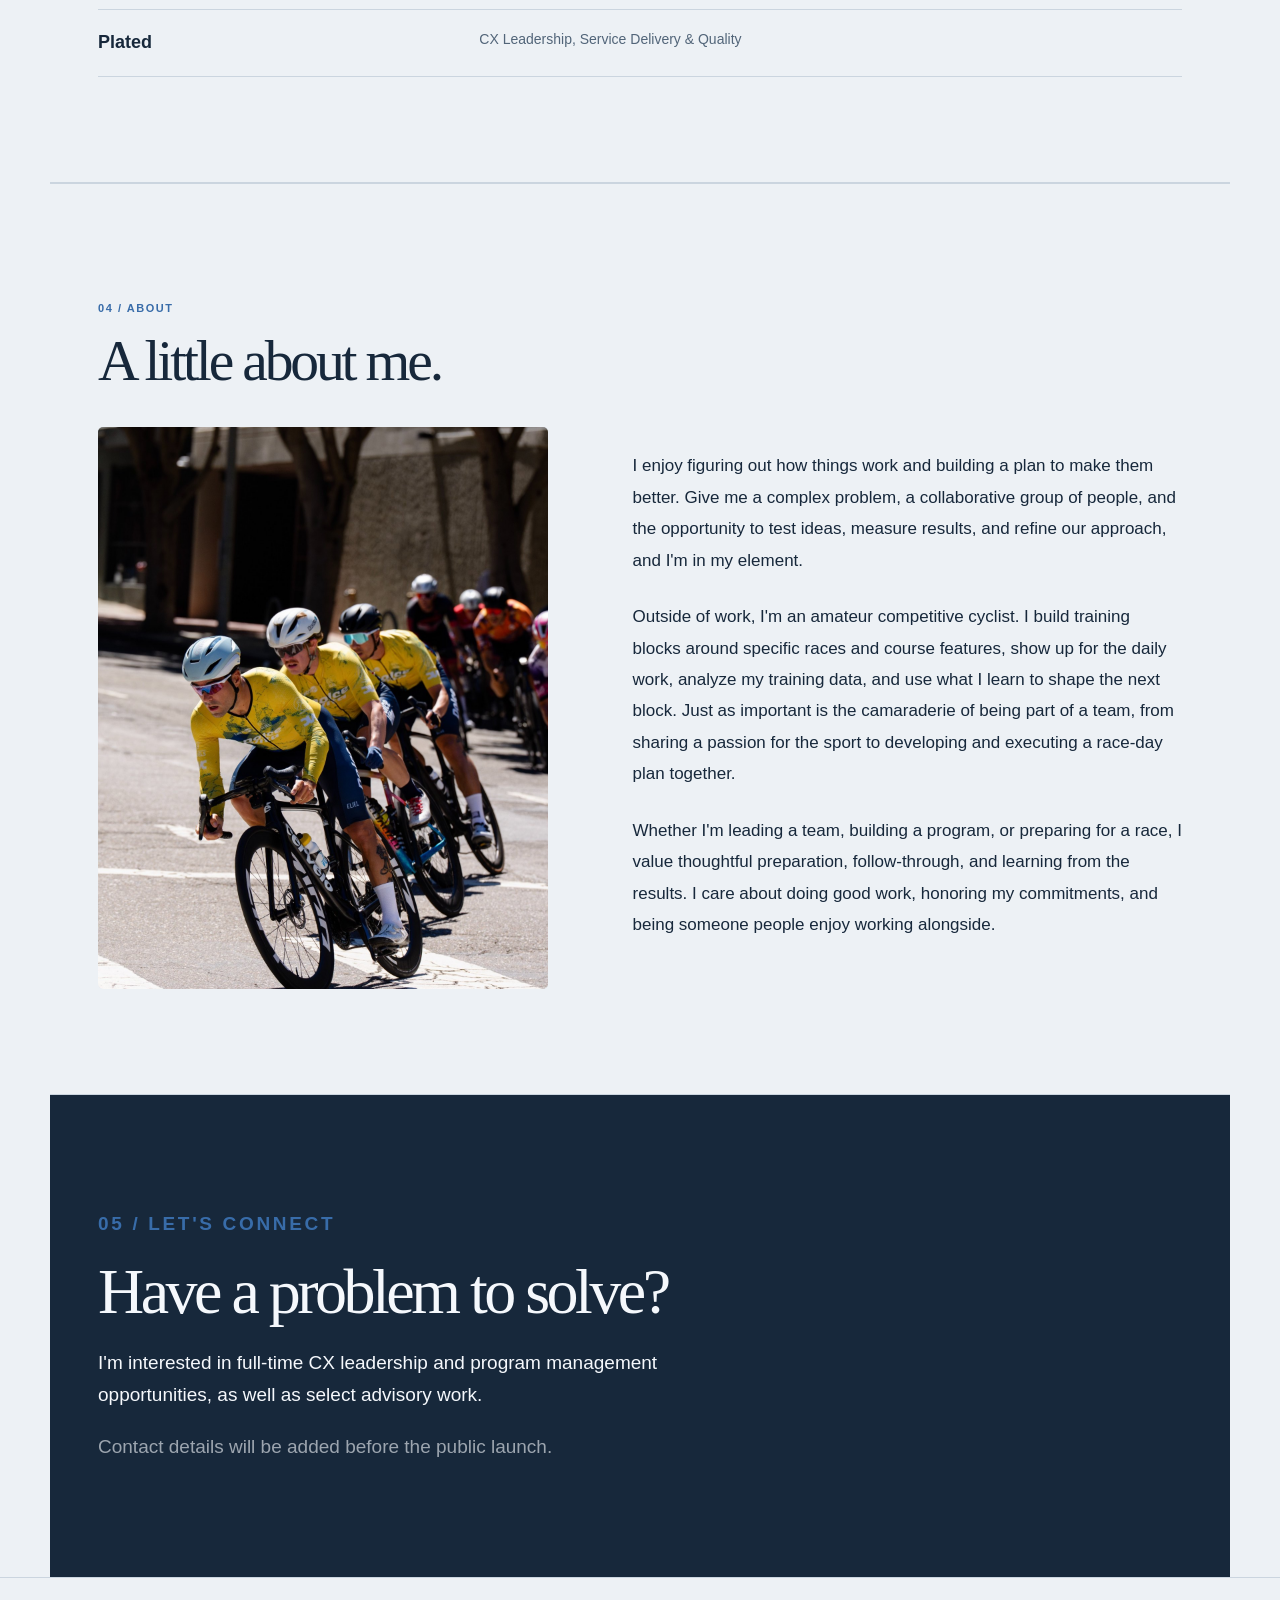
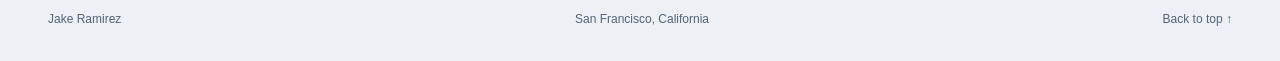
==== commit c3280b63: "Add files via upload" ====
--- a/index.html
+++ b/index.html
@@ -4,6 +4,19 @@
 <meta charset="utf-8"><meta name="viewport" content="width=device-width,initial-scale=1">
 <meta name="description" content="Jake Ramirez is a Customer Experience leader and Program Manager who leads teams and builds practical ways for organizations to scale.">
 <title>Jake Ramirez | Customer Experience & Program Management</title>
+<meta property="og:type" content="website">
+<meta property="og:url" content="https://jakeeramirez.github.io/">
+<meta property="og:title" content="Jake Ramirez | Customer Experience &amp; Program Management">
+<meta property="og:description" content="CX leadership, program management, and practical ways to help organizations scale without losing sight of the customer.">
+<meta property="og:image" content="https://jakeeramirez.github.io/social-preview.png">
+<meta property="og:image:secure_url" content="https://jakeeramirez.github.io/social-preview.png">
+<meta property="og:image:width" content="1200">
+<meta property="og:image:height" content="630">
+<meta property="og:image:alt" content="Jake Ramirez. Better customer experiences start with how companies work.">
+<meta name="twitter:card" content="summary_large_image">
+<meta name="twitter:title" content="Jake Ramirez | Customer Experience &amp; Program Management">
+<meta name="twitter:description" content="CX leadership, program management, and practical ways to help organizations scale without losing sight of the customer.">
+<meta name="twitter:image" content="https://jakeeramirez.github.io/social-preview.png">
 <link rel="stylesheet" href="styles.css">
 
 </head>
@@ -16,9 +29,9 @@
 <section id="work" class="section work-section"><div class="section-head"><div><p class="eyebrow">02 / SELECTED WORK</p><h2>A closer look at the work.</h2></div><p>How I've approached complex customer and operational challenges, from understanding the problem to building something that works in practice.</p></div>
 <a class="case-card feature-card" href="case-study-launch-readiness.html"><div class="case-copy"><div class="case-meta"><span>CASE STUDY 01</span><span class="tag">Build</span><span class="tag">Connect</span></div><p class="kicker">PRODUCT × CUSTOMER EXPERIENCE</p><h3>Making Customer Experience a Partner in Product Development</h3><p>Designed and operationalized a new model for how CX partnered with Product, from early development and launch readiness through post-launch customer feedback.</p><div class="case-bottom"><span>63 launches &nbsp;·&nbsp; 4 product domains &nbsp;·&nbsp; 10 squads</span><span class="case-link">Read case study ↗</span></div></div><div class="case-graphic" aria-hidden="true"><div class="graphic-label">A CONNECTED OPERATING MODEL</div><div class="graphic-nodes"><span>Product</span><span>Customer<br>Experience</span><span>Launch</span></div><div class="graphic-track"><span></span><span></span><span></span></div><div class="graphic-feedback">Customer feedback informs what comes next ↺</div></div></a>
 <p class="work-note">More case studies are in development.</p></section>
-<section id="experience" class="section experience-section"><div class="section-head"><div><p class="eyebrow">03 / EXPERIENCE</p><h2>Where I've worked.</h2></div><p>Experience across technology, healthcare, commerce, and consumer businesses.</p></div><div class="experience-list"><div><strong>Alma</strong><span>CX PMO & Strategic Projects, Voice of Customer</span></div><div><strong>ROKA</strong><span>Director, Customer Experience</span></div><div><strong>Square</strong><span>Senior Program Manager, Customer Success</span></div><div><strong>Medly</strong><span>Program Management</span></div><div><strong>Plated</strong><span>Customer Experience Leadership</span></div></div></section>
-<section id="about" class="section about-section"><div class="about-side"><p class="eyebrow">04 / ABOUT</p><h2>A little about me.</h2><div class="about-photo-study"><div class="about-photo-frame"><img id="about-photo" src="race-corner.jpg" alt="Jake leading a group of cyclists through a corner during a race" width="1200" height="1600" loading="lazy"></div></div></div><div class="about-copy"><p>I enjoy figuring out how things work and finding ways to make them better. Give me a complex problem, a collaborative group of people, and the opportunity to test ideas, measure results, and keep improving, and I'm in my element.</p><p>Outside of work, I'm an amateur competitive cyclist. I approach training with much the same curiosity and commitment. I build training blocks around specific races and course features, show up for the daily work, analyze my training data, and use what I learn to shape the next block. Just as important is the camaraderie of being part of a team, from sharing a passion for the sport to developing a race-day plan and executing it together. There's something deeply satisfying about putting a plan into practice, seeing what happens, and figuring out what to do differently next time.</p><p>Whether I'm leading a team, building a program, or preparing for a race, I value thoughtful preparation, follow-through, and learning from the results. I care about doing good work, honoring my commitments, and being someone people enjoy working alongside.</p></div></section>
-<section id="contact" class="contact"><p class="eyebrow">05 / LET'S CONNECT</p><h2>Have a complex customer problem to solve?</h2><p>I'm interested in full-time CX leadership and program management opportunities, as well as select advisory work.</p><p class="contact-note">Contact details will be added before the public launch.</p></section>
+<section id="experience" class="section experience-section"><div class="section-head"><div><p class="eyebrow">03 / EXPERIENCE</p><h2>Where I've worked.</h2></div><p>Experience across technology, healthcare, commerce, and consumer businesses.</p></div><div class="experience-list"><div><strong>Alma</strong><span>CX PMO & Strategic Projects, Voice of Customer</span></div><div><strong>ROKA</strong><span>CX Leadership, Operations &amp; Transformation</span></div><div><strong>Square</strong><span>Global CX Programs &amp; Product Launch Readiness</span></div><div><strong>Medly</strong><span>CX Programs, Technology &amp; Operations</span></div><div><strong>Plated</strong><span>CX Leadership, Service Delivery &amp; Quality</span></div></div></section>
+<section id="about" class="section about-section"><div class="about-heading"><p class="eyebrow">04 / ABOUT</p><h2>A little about me.</h2></div><div class="about-photo-study"><div class="about-photo-frame"><img id="about-photo" src="race-corner.jpg" alt="Jake leading a group of cyclists through a corner during a race" width="1200" height="1600" loading="lazy"></div></div><div class="about-copy"><p>I enjoy figuring out how things work and building a plan to make them better. Give me a complex problem, a collaborative group of people, and the opportunity to test ideas, measure results, and refine our approach, and I'm in my element.</p><p>Outside of work, I'm an amateur competitive cyclist. I build training blocks around specific races and course features, show up for the daily work, analyze my training data, and use what I learn to shape the next block. Just as important is the camaraderie of being part of a team, from sharing a passion for the sport to developing and executing a race-day plan together.</p><p>Whether I'm leading a team, building a program, or preparing for a race, I value thoughtful preparation, follow-through, and learning from the results. I care about doing good work, honoring my commitments, and being someone people enjoy working alongside.</p></div></section>
+<section id="contact" class="contact"><p class="eyebrow">05 / LET'S CONNECT</p><h2>Have a problem to solve?</h2><p>I'm interested in full-time CX leadership and program management opportunities, as well as select advisory work.</p><p class="contact-note">Contact details will be added before the public launch.</p></section>
 </main><footer><span>Jake Ramirez</span><span>San Francisco, California</span><a href="#top">Back to top ↑</a></footer>
 
 </body></html>
--- a/styles.css
+++ b/styles.css
@@ -19,3 +19,13 @@
 
 /* v6: vertically center About copy beside the photo on desktop. */
 @media(min-width:851px){.about-copy{align-self:center;padding-top:0}}
+
+/* v7: the heading occupies its own grid row; the copy centers against the photograph, not the heading-plus-photo column. */
+@media(min-width:851px){
+.about-section{grid-template-rows:auto auto;column-gap:85px;row-gap:35px;align-items:start}
+.about-heading{grid-column:1;grid-row:1}
+.about-heading h2{font-size:clamp(36px,4.5vw,59px);line-height:1.1;letter-spacing:-.055em;margin:12px 0 0}
+.about-photo-study{grid-column:1;grid-row:2;margin-top:0}
+.about-copy{grid-column:2;grid-row:2;align-self:center;padding-top:0}
+}
+@media(max-width:850px){.about-section{display:flex;flex-direction:column;gap:25px}.about-heading h2{font-size:clamp(36px,4.5vw,59px);line-height:1.1;letter-spacing:-.055em;margin:12px 0 0}.about-photo-study{margin-top:0;width:100%}.about-copy{padding-top:0}}
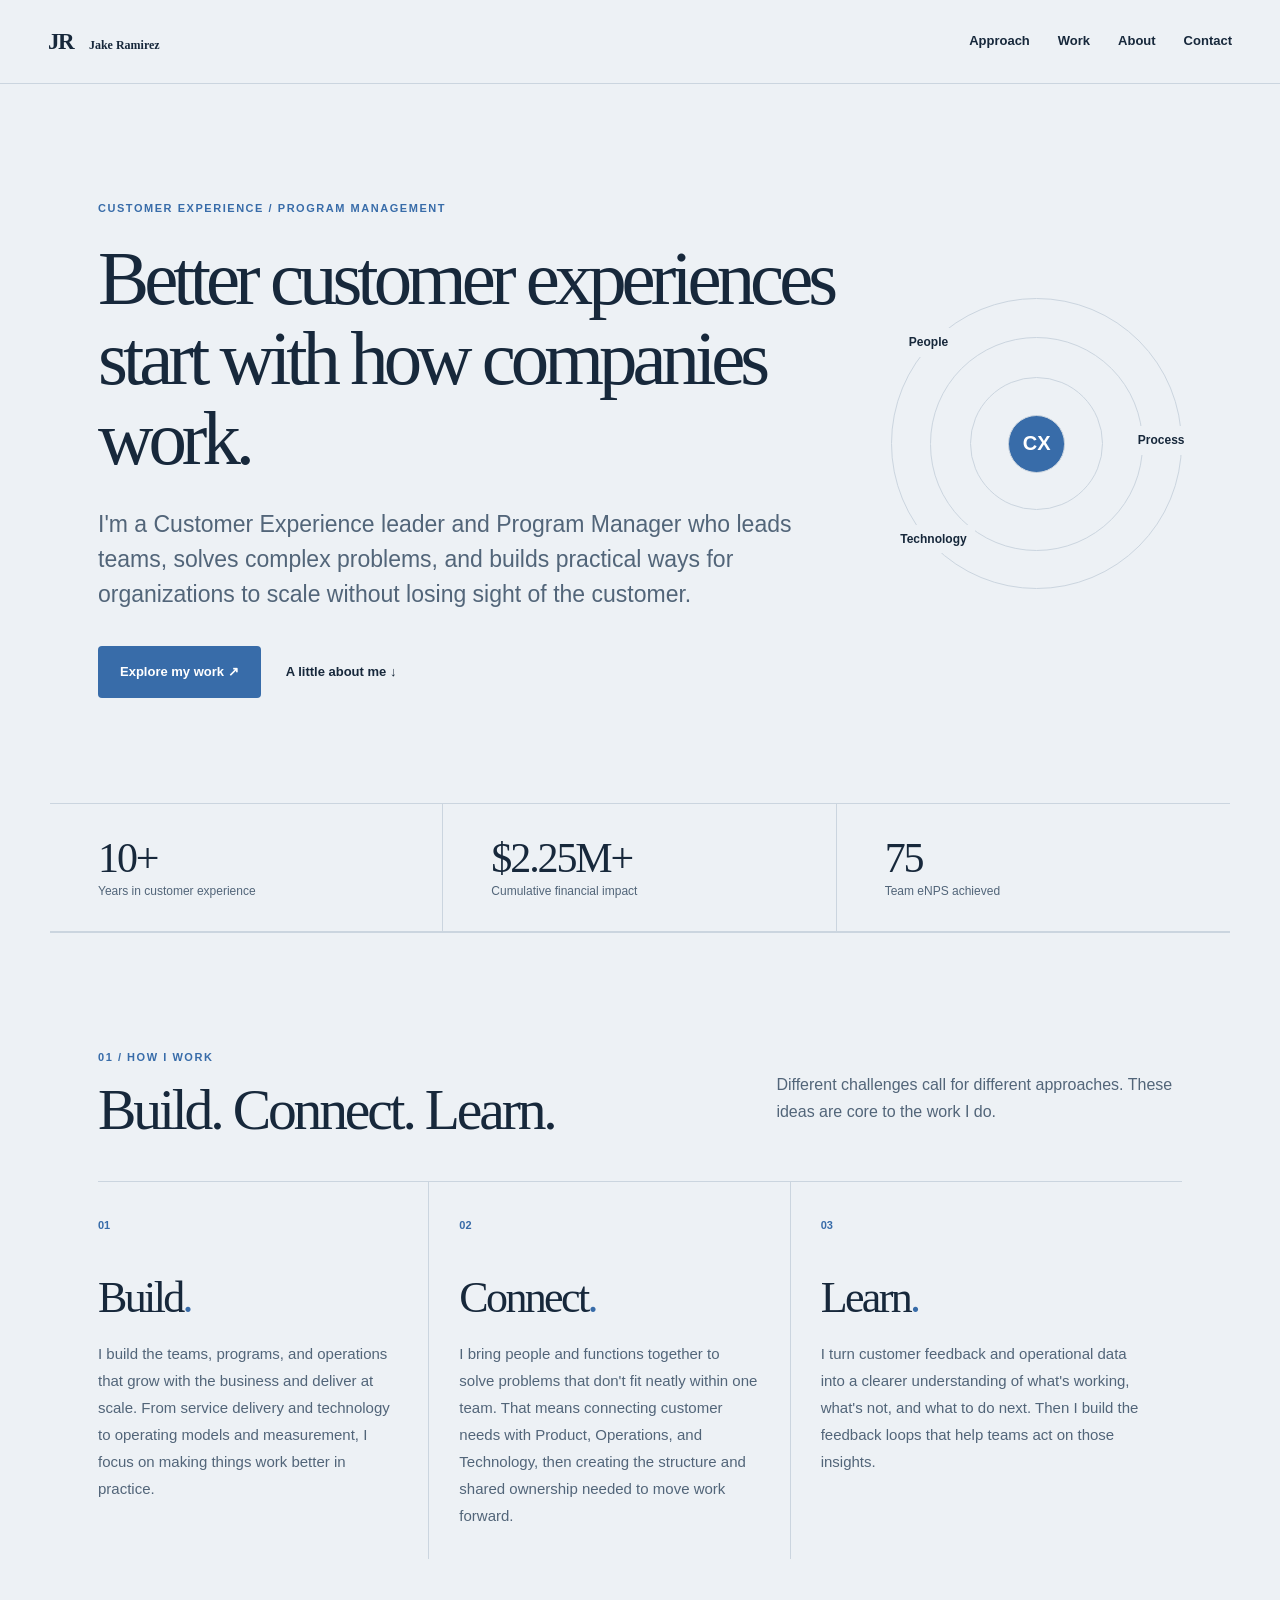
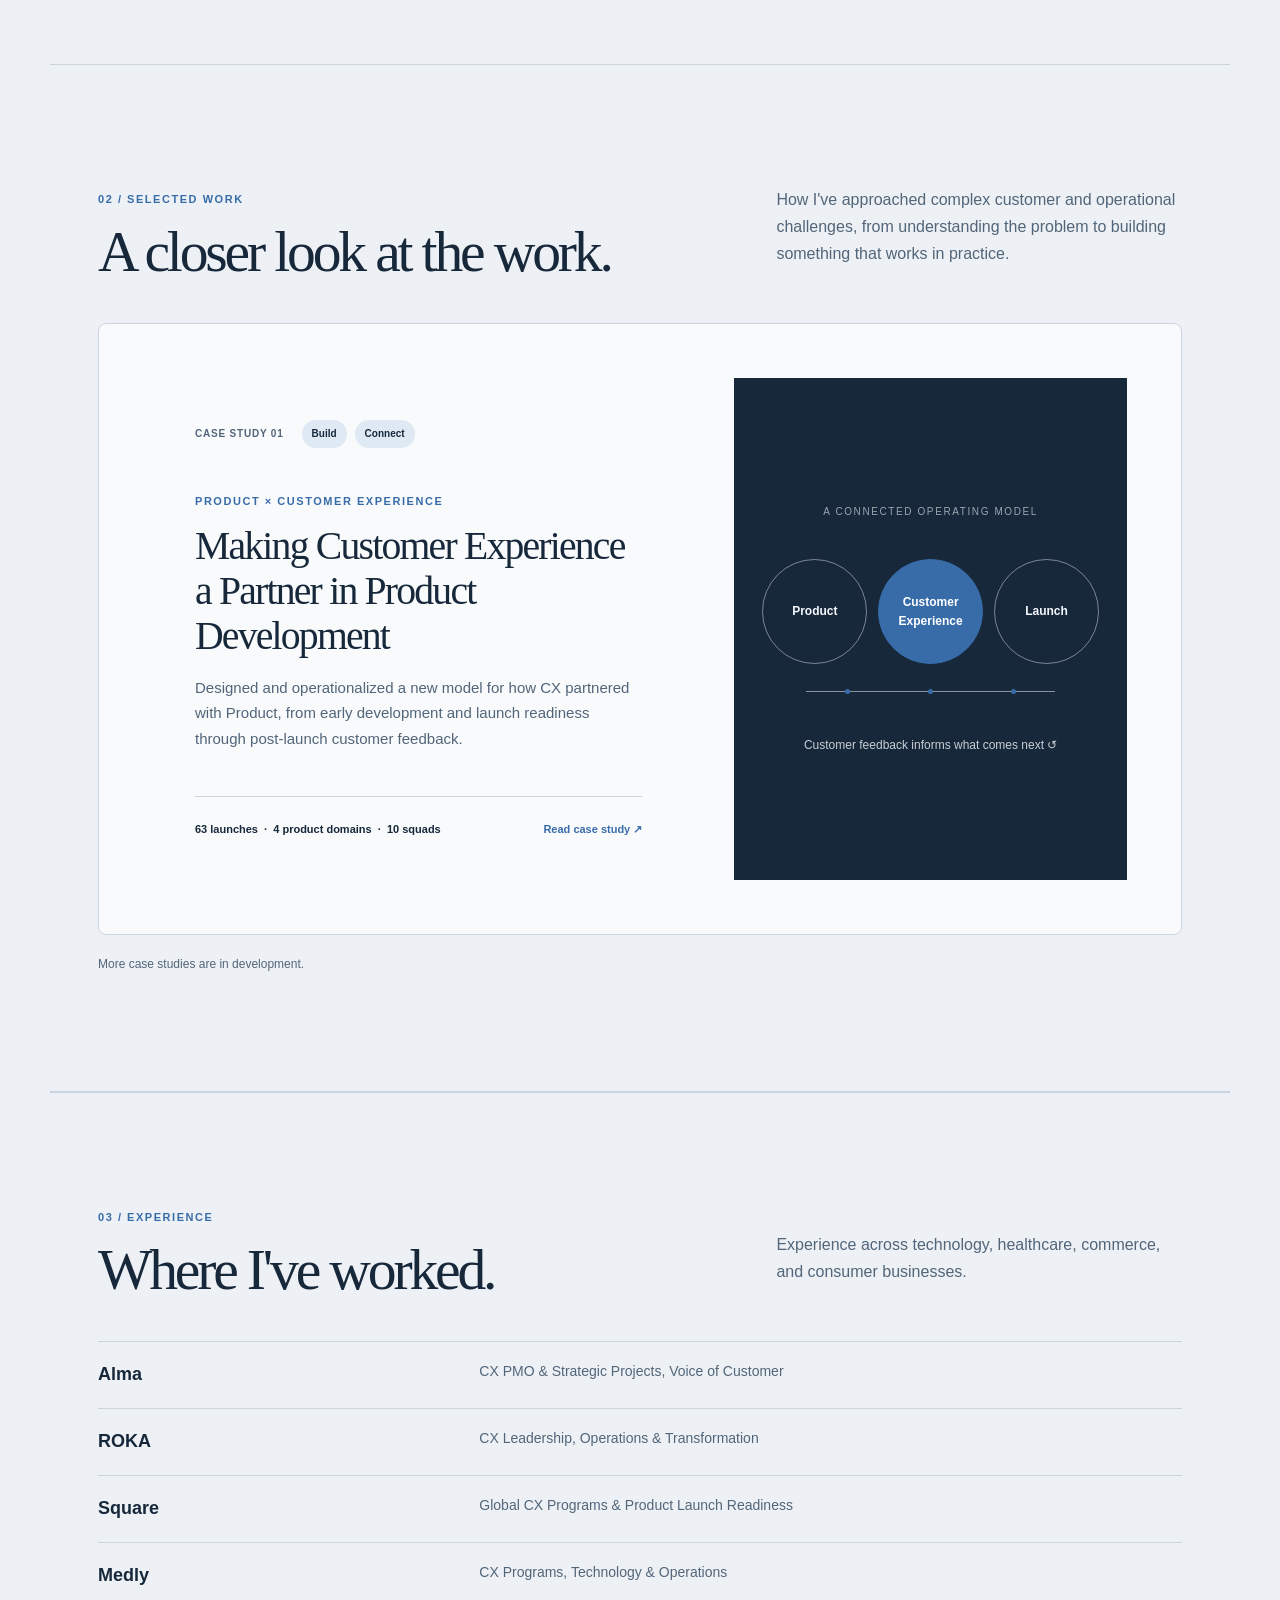
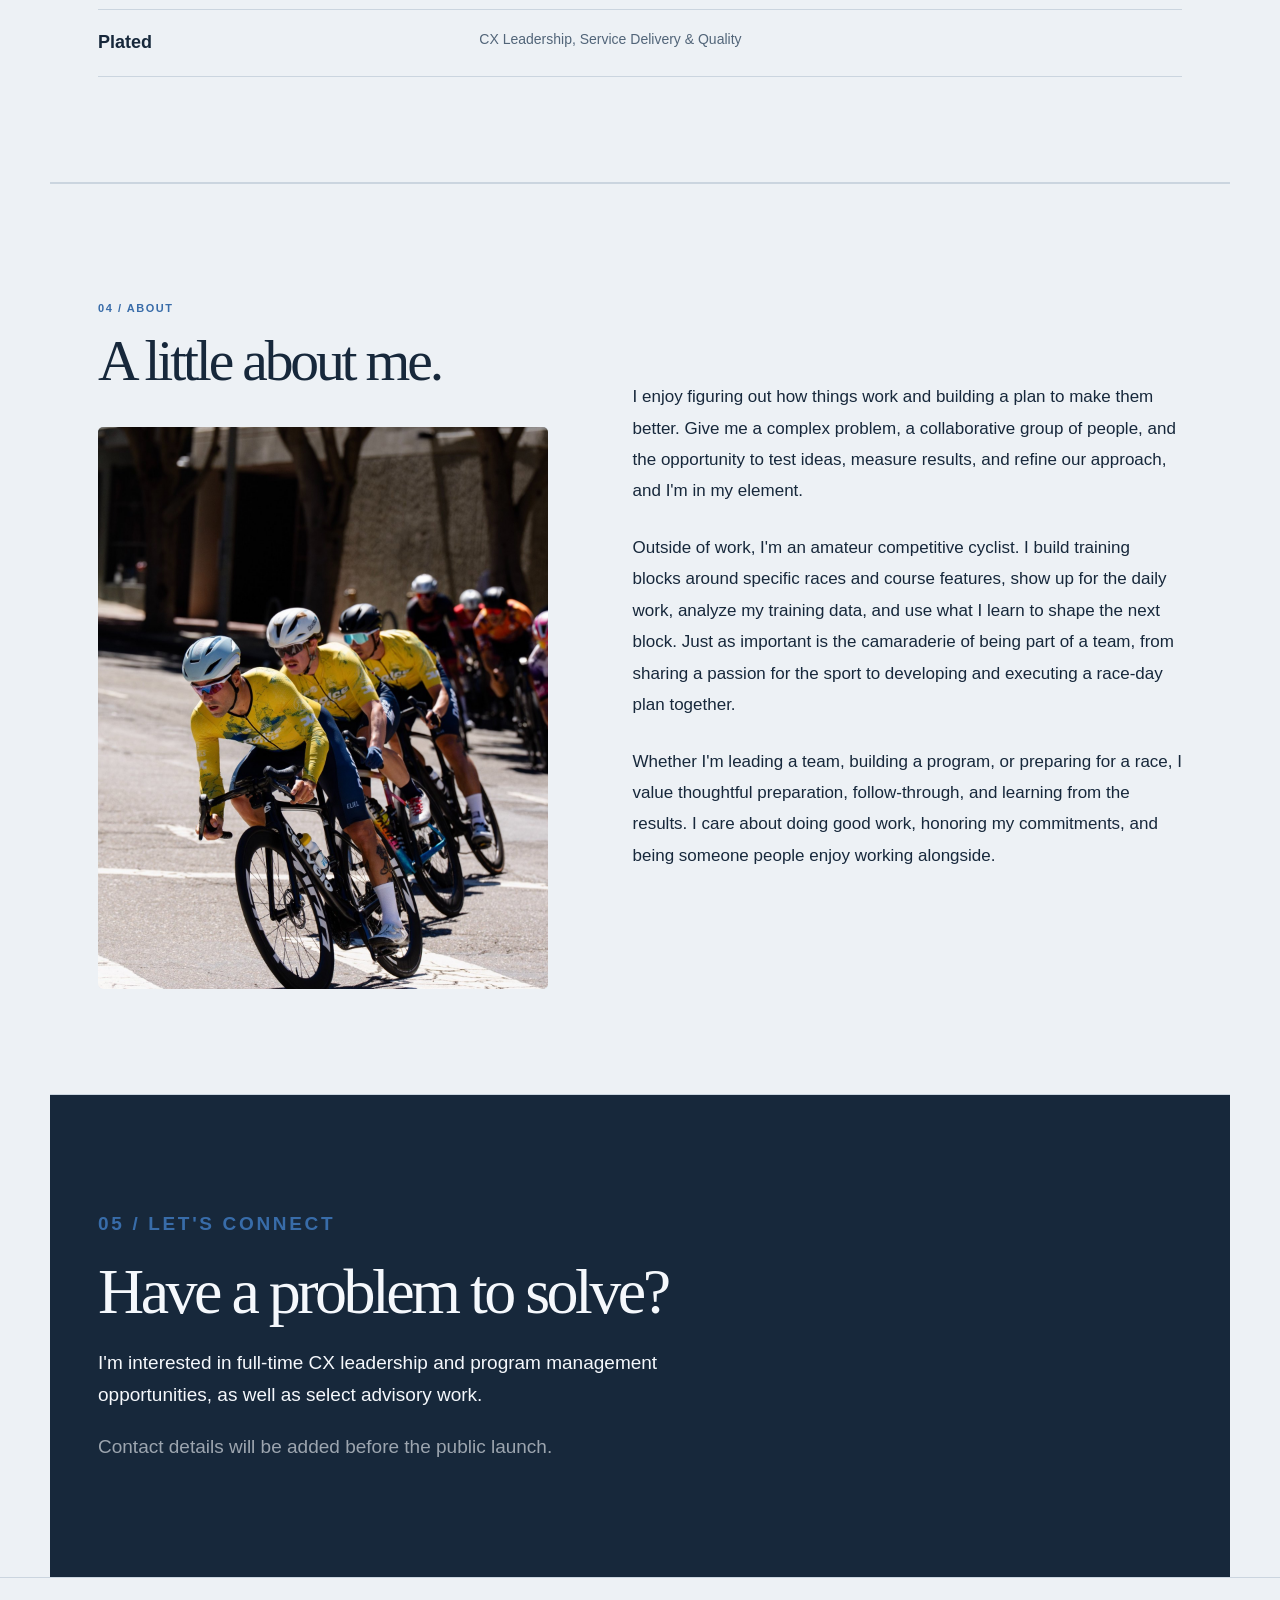
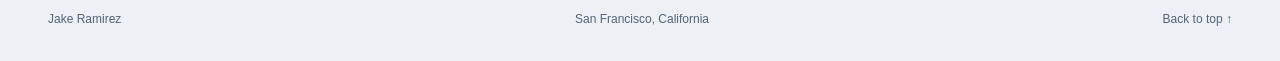
==== commit f2a371db: "Add files via upload" ====
--- a/index.html
+++ b/index.html
@@ -17,7 +17,7 @@
 <meta name="twitter:title" content="Jake Ramirez | Customer Experience &amp; Program Management">
 <meta name="twitter:description" content="CX leadership, program management, and practical ways to help organizations scale without losing sight of the customer.">
 <meta name="twitter:image" content="https://jakeeramirez.github.io/social-preview.png">
-<link rel="stylesheet" href="styles.css">
+<link rel="stylesheet" href="styles.css?v=8-1">
 
 </head>
 <body>
@@ -30,7 +30,7 @@
 <a class="case-card feature-card" href="case-study-launch-readiness.html"><div class="case-copy"><div class="case-meta"><span>CASE STUDY 01</span><span class="tag">Build</span><span class="tag">Connect</span></div><p class="kicker">PRODUCT × CUSTOMER EXPERIENCE</p><h3>Making Customer Experience a Partner in Product Development</h3><p>Designed and operationalized a new model for how CX partnered with Product, from early development and launch readiness through post-launch customer feedback.</p><div class="case-bottom"><span>63 launches &nbsp;·&nbsp; 4 product domains &nbsp;·&nbsp; 10 squads</span><span class="case-link">Read case study ↗</span></div></div><div class="case-graphic" aria-hidden="true"><div class="graphic-label">A CONNECTED OPERATING MODEL</div><div class="graphic-nodes"><span>Product</span><span>Customer<br>Experience</span><span>Launch</span></div><div class="graphic-track"><span></span><span></span><span></span></div><div class="graphic-feedback">Customer feedback informs what comes next ↺</div></div></a>
 <p class="work-note">More case studies are in development.</p></section>
 <section id="experience" class="section experience-section"><div class="section-head"><div><p class="eyebrow">03 / EXPERIENCE</p><h2>Where I've worked.</h2></div><p>Experience across technology, healthcare, commerce, and consumer businesses.</p></div><div class="experience-list"><div><strong>Alma</strong><span>CX PMO & Strategic Projects, Voice of Customer</span></div><div><strong>ROKA</strong><span>CX Leadership, Operations &amp; Transformation</span></div><div><strong>Square</strong><span>Global CX Programs &amp; Product Launch Readiness</span></div><div><strong>Medly</strong><span>CX Programs, Technology &amp; Operations</span></div><div><strong>Plated</strong><span>CX Leadership, Service Delivery &amp; Quality</span></div></div></section>
-<section id="about" class="section about-section"><div class="about-heading"><p class="eyebrow">04 / ABOUT</p><h2>A little about me.</h2></div><div class="about-photo-study"><div class="about-photo-frame"><img id="about-photo" src="race-corner.jpg" alt="Jake leading a group of cyclists through a corner during a race" width="1200" height="1600" loading="lazy"></div></div><div class="about-copy"><p>I enjoy figuring out how things work and building a plan to make them better. Give me a complex problem, a collaborative group of people, and the opportunity to test ideas, measure results, and refine our approach, and I'm in my element.</p><p>Outside of work, I'm an amateur competitive cyclist. I build training blocks around specific races and course features, show up for the daily work, analyze my training data, and use what I learn to shape the next block. Just as important is the camaraderie of being part of a team, from sharing a passion for the sport to developing and executing a race-day plan together.</p><p>Whether I'm leading a team, building a program, or preparing for a race, I value thoughtful preparation, follow-through, and learning from the results. I care about doing good work, honoring my commitments, and being someone people enjoy working alongside.</p></div></section>
+<section id="about" class="section about-section"><div class="about-left"><div class="about-heading"><p class="eyebrow">04 / ABOUT</p><h2>A little about me.</h2></div><div class="about-photo-study"><div class="about-photo-frame"><img id="about-photo" src="race-corner.jpg" alt="Jake leading a group of cyclists through a corner during a race" width="1200" height="1600" loading="lazy"></div></div></div><div class="about-copy"><p>I enjoy figuring out how things work and building a plan to make them better. Give me a complex problem, a collaborative group of people, and the opportunity to test ideas, measure results, and refine our approach, and I'm in my element.</p><p>Outside of work, I'm an amateur competitive cyclist. I build training blocks around specific races and course features, show up for the daily work, analyze my training data, and use what I learn to shape the next block. Just as important is the camaraderie of being part of a team, from sharing a passion for the sport to developing and executing a race-day plan together.</p><p>Whether I'm leading a team, building a program, or preparing for a race, I value thoughtful preparation, follow-through, and learning from the results. I care about doing good work, honoring my commitments, and being someone people enjoy working alongside.</p></div></section>
 <section id="contact" class="contact"><p class="eyebrow">05 / LET'S CONNECT</p><h2>Have a problem to solve?</h2><p>I'm interested in full-time CX leadership and program management opportunities, as well as select advisory work.</p><p class="contact-note">Contact details will be added before the public launch.</p></section>
 </main><footer><span>Jake Ramirez</span><span>San Francisco, California</span><a href="#top">Back to top ↑</a></footer>
 
--- a/styles.css
+++ b/styles.css
@@ -29,3 +29,11 @@
 .about-copy{grid-column:2;grid-row:2;align-self:center;padding-top:0}
 }
 @media(max-width:850px){.about-section{display:flex;flex-direction:column;gap:25px}.about-heading h2{font-size:clamp(36px,4.5vw,59px);line-height:1.1;letter-spacing:-.055em;margin:12px 0 0}.about-photo-study{margin-top:0;width:100%}.about-copy{padding-top:0}}
+
+/* V8 layout repair: two explicit columns, with heading and photo grouped together. */
+.about-section{display:grid;grid-template-columns:minmax(0,.9fr) minmax(0,1.1fr);gap:85px;align-items:center;grid-template-rows:none}
+.about-left{grid-column:1;grid-row:1;min-width:0}
+.about-heading{grid-column:auto;grid-row:auto}
+.about-photo-study{grid-column:auto;grid-row:auto;margin-top:35px}
+.about-copy{grid-column:2;grid-row:1;align-self:center;min-width:0;padding-top:0}
+@media(max-width:850px){.about-section{display:flex;flex-direction:column;align-items:stretch;gap:25px}.about-left,.about-copy{width:100%}.about-photo-study{margin-top:25px}.about-copy{align-self:auto}}
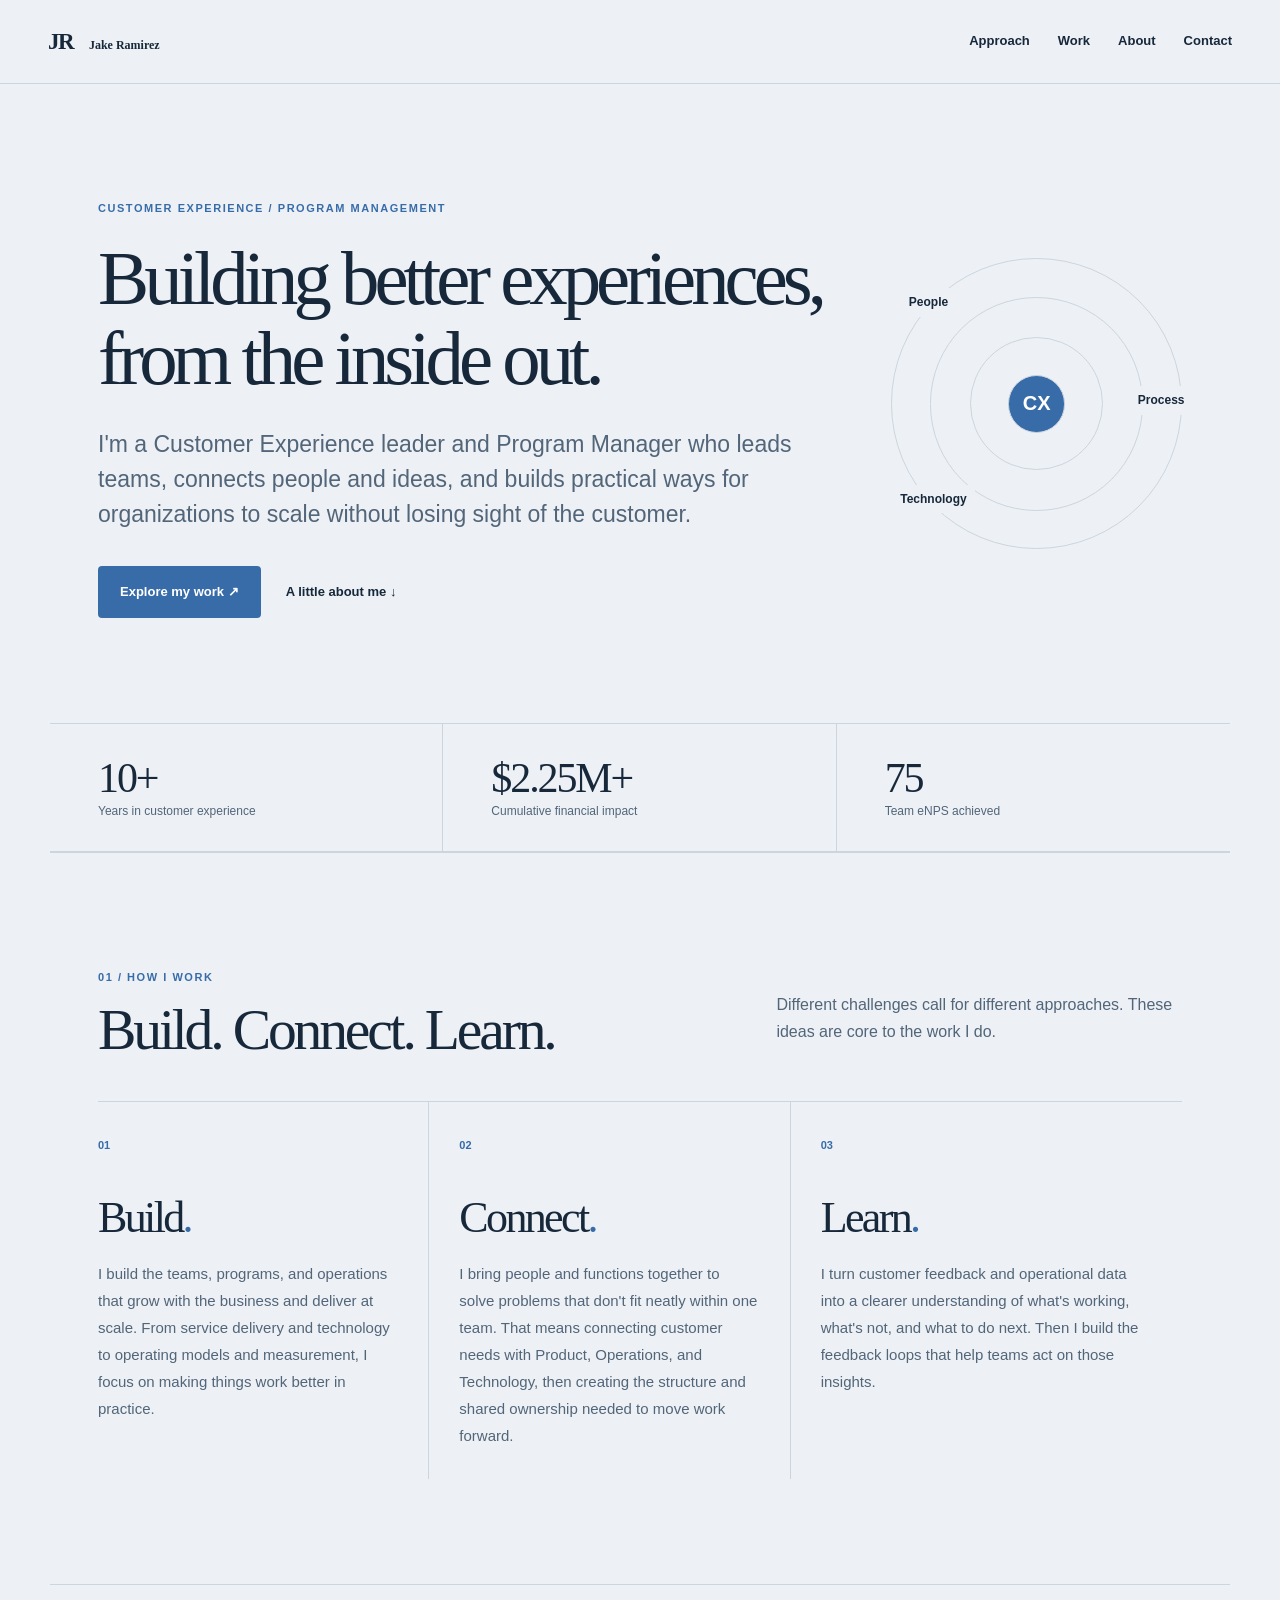
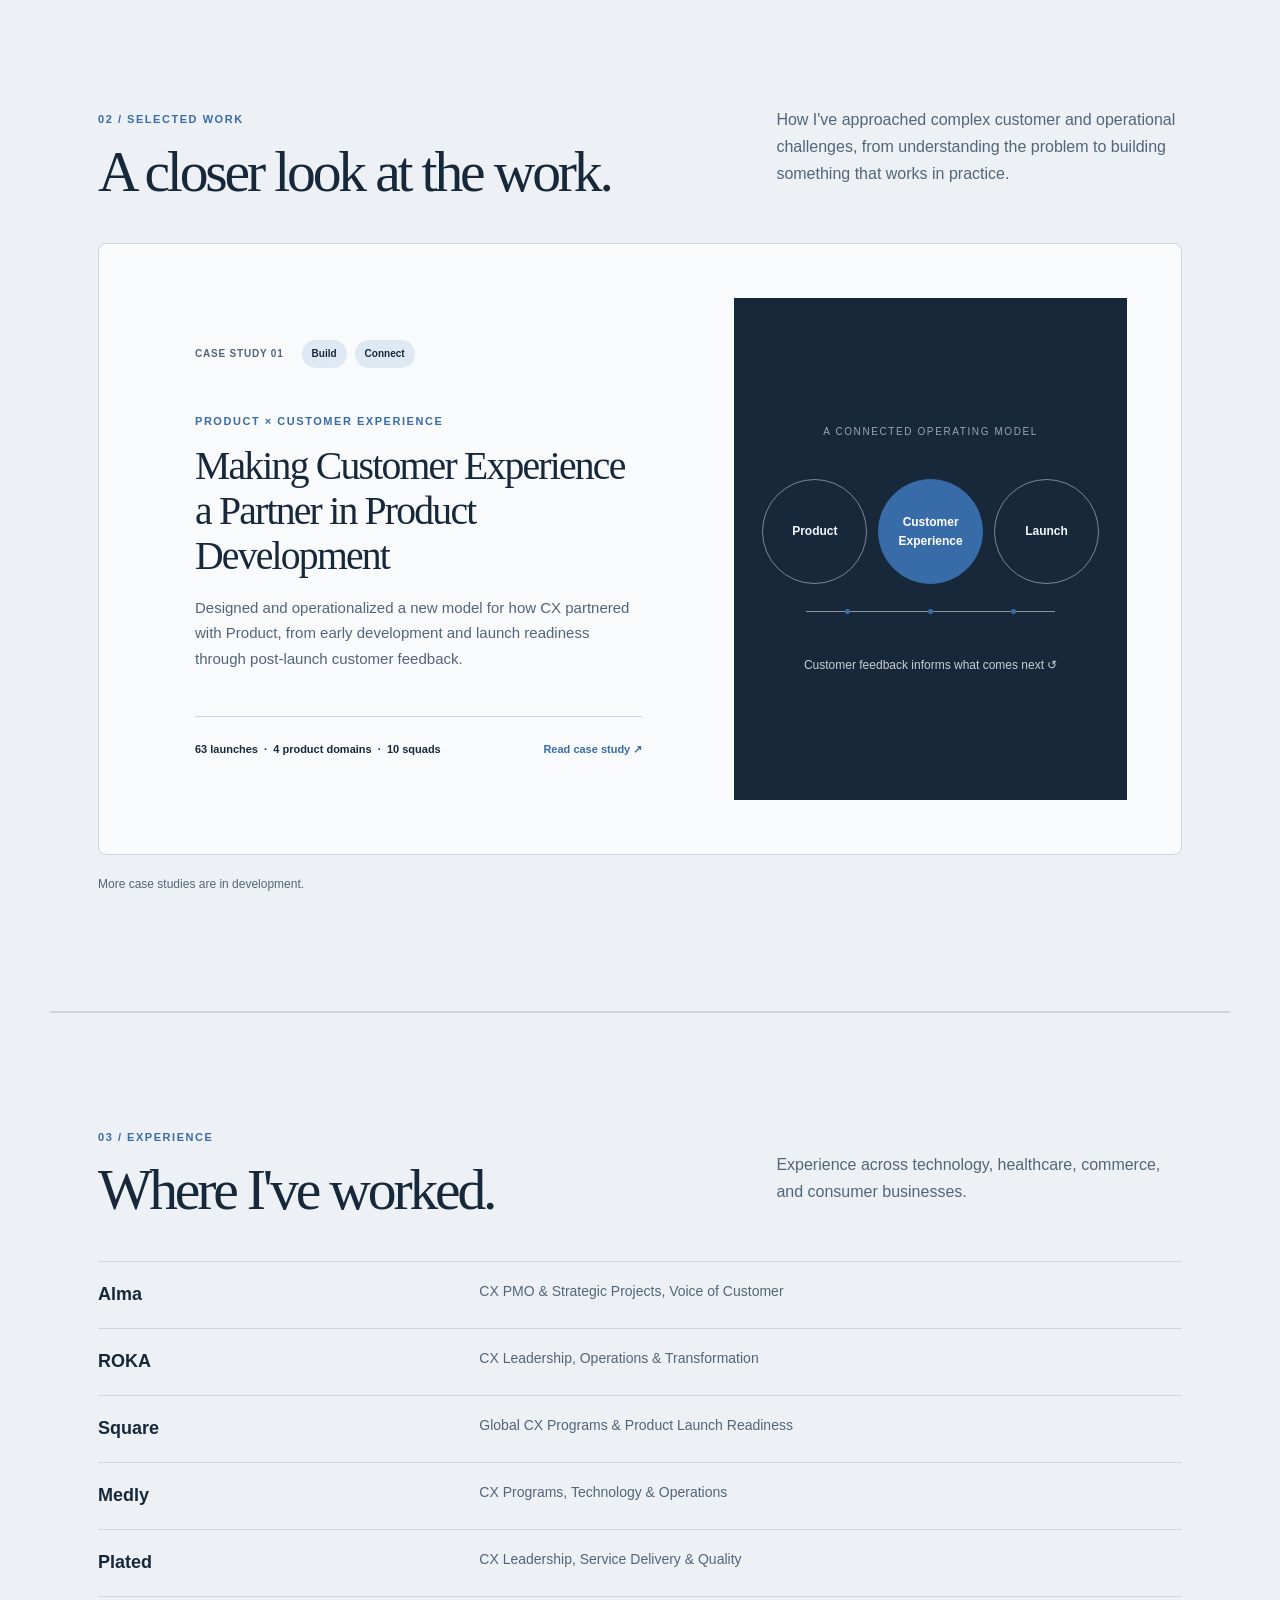
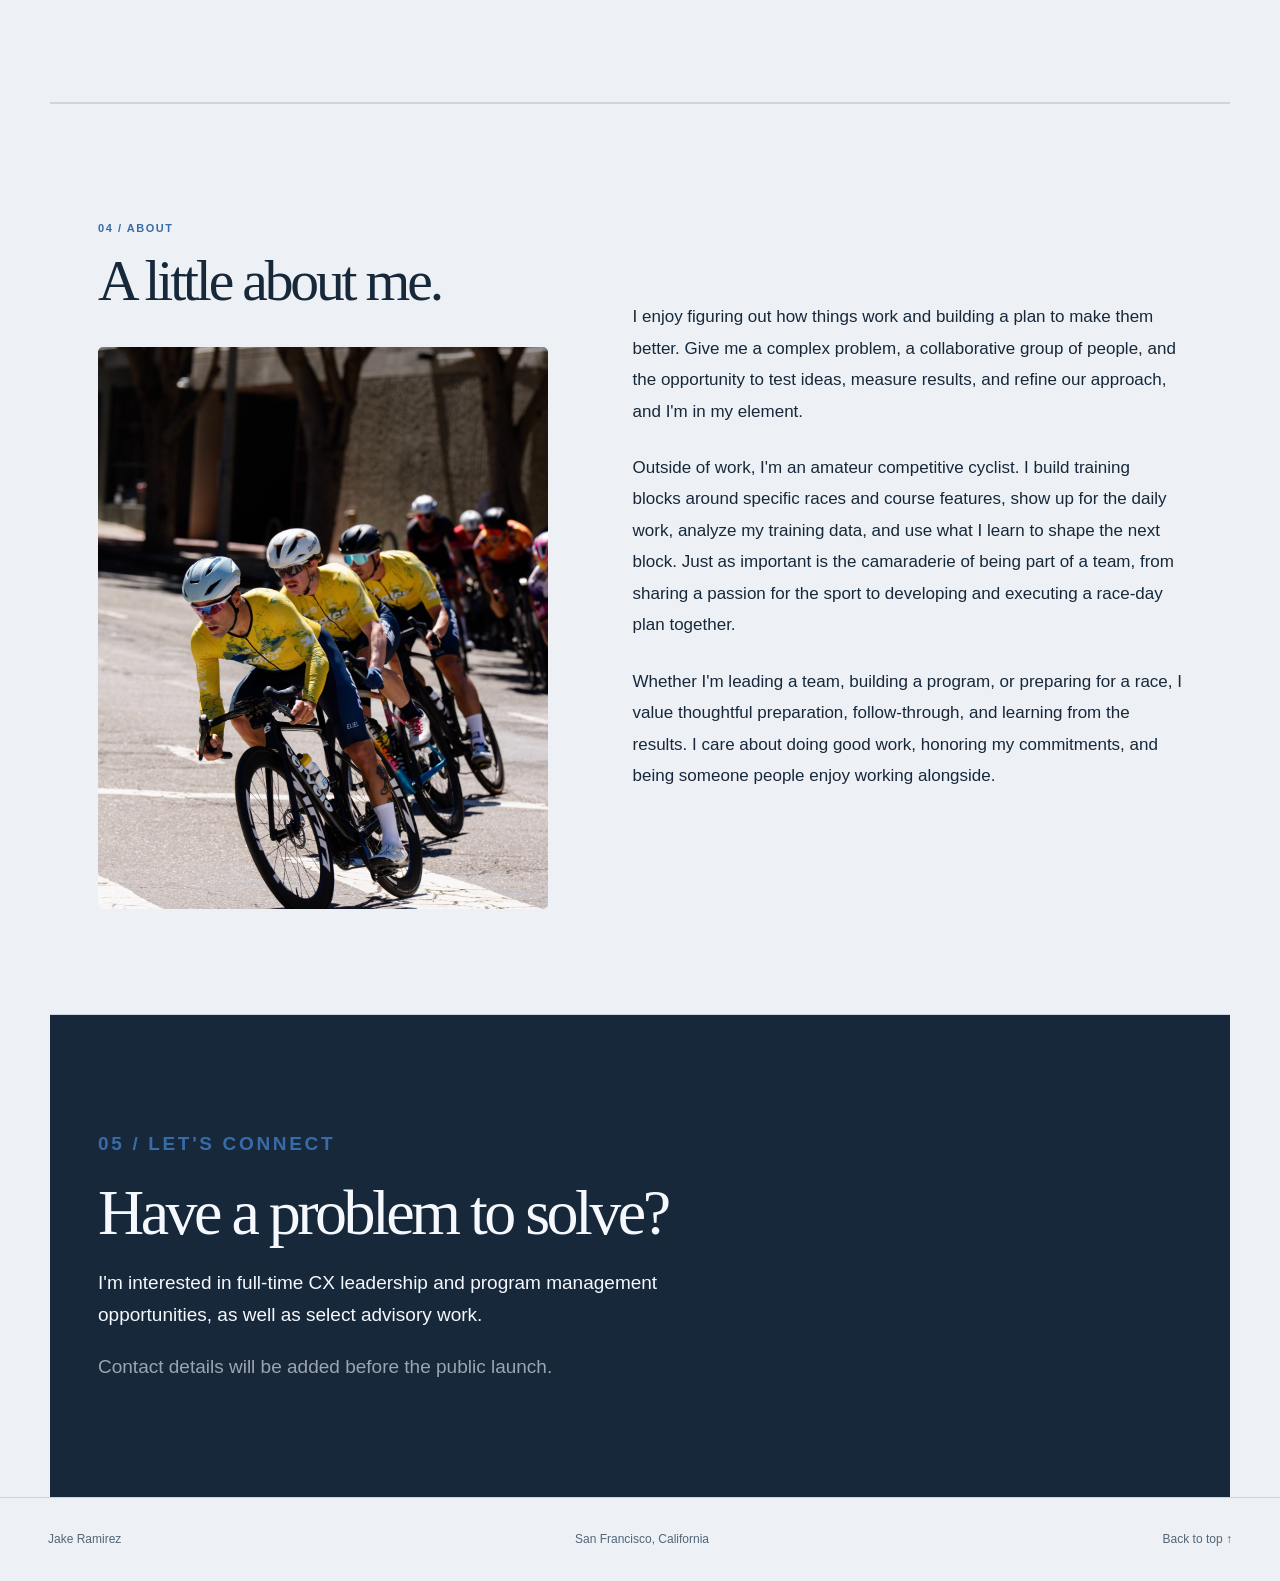
==== commit 9de548d0: "Add files via upload" ====
--- a/index.html
+++ b/index.html
@@ -8,22 +8,22 @@
 <meta property="og:url" content="https://jakeeramirez.github.io/">
 <meta property="og:title" content="Jake Ramirez | Customer Experience &amp; Program Management">
 <meta property="og:description" content="CX leadership, program management, and practical ways to help organizations scale without losing sight of the customer.">
-<meta property="og:image" content="https://jakeeramirez.github.io/social-preview.png">
-<meta property="og:image:secure_url" content="https://jakeeramirez.github.io/social-preview.png">
+<meta property="og:image" content="https://jakeeramirez.github.io/social-preview-v9.png">
+<meta property="og:image:secure_url" content="https://jakeeramirez.github.io/social-preview-v9.png">
 <meta property="og:image:width" content="1200">
 <meta property="og:image:height" content="630">
-<meta property="og:image:alt" content="Jake Ramirez. Better customer experiences start with how companies work.">
+<meta property="og:image:alt" content="Jake Ramirez. Building better experiences, from the inside out.">
 <meta name="twitter:card" content="summary_large_image">
 <meta name="twitter:title" content="Jake Ramirez | Customer Experience &amp; Program Management">
 <meta name="twitter:description" content="CX leadership, program management, and practical ways to help organizations scale without losing sight of the customer.">
-<meta name="twitter:image" content="https://jakeeramirez.github.io/social-preview.png">
+<meta name="twitter:image" content="https://jakeeramirez.github.io/social-preview-v9.png">
 <link rel="stylesheet" href="styles.css?v=8-1">
 
 </head>
 <body>
 <header class="site-header"><a class="brand" href="index.html" aria-label="Jake Ramirez home">JR<span class="brand-name">Jake Ramirez</span></a><nav aria-label="Main navigation"><a href="#approach">Approach</a><a href="#work">Work</a><a href="#about">About</a><a href="#contact">Contact</a></nav></header>
 <main>
-<section class="hero" id="top"><div class="hero-inner"><p class="eyebrow">CUSTOMER EXPERIENCE / PROGRAM MANAGEMENT</p><h1>Better customer experiences start with how companies work.</h1><p class="lede">I'm a Customer Experience leader and Program Manager who leads teams, solves complex problems, and builds practical ways for organizations to scale without losing sight of the customer.</p><div class="actions"><a class="button" href="#work">Explore my work <span aria-hidden="true">↗</span></a><a class="textlink" href="#about">A little about me ↓</a></div></div><div class="hero-aside" aria-hidden="true"><span class="orbit orbit-one"></span><span class="orbit orbit-two"></span><span class="orbit orbit-three"></span><span class="orbit-center">CX</span><span class="orbit-label label-one">People</span><span class="orbit-label label-two">Process</span><span class="orbit-label label-three">Technology</span></div></section>
+<section class="hero" id="top"><div class="hero-inner"><p class="eyebrow">CUSTOMER EXPERIENCE / PROGRAM MANAGEMENT</p><h1>Building better experiences, from the inside out.</h1><p class="lede">I'm a Customer Experience leader and Program Manager who leads teams, connects people and ideas, and builds practical ways for organizations to scale without losing sight of the customer.</p><div class="actions"><a class="button" href="#work">Explore my work <span aria-hidden="true">↗</span></a><a class="textlink" href="#about">A little about me ↓</a></div></div><div class="hero-aside" aria-hidden="true"><span class="orbit orbit-one"></span><span class="orbit orbit-two"></span><span class="orbit orbit-three"></span><span class="orbit-center">CX</span><span class="orbit-label label-one">People</span><span class="orbit-label label-two">Process</span><span class="orbit-label label-three">Technology</span></div></section>
 <section class="proof" aria-label="Selected career highlights"><div><strong>10+</strong><span>Years in customer experience</span></div><div><strong>$2.25M+</strong><span>Cumulative financial impact</span></div><div><strong>75</strong><span>Team eNPS achieved</span></div></section>
 <section id="approach" class="section approach-section"><div class="section-head"><div><p class="eyebrow">01 / HOW I WORK</p><h2>Build. Connect. Learn.</h2></div><p>Different challenges call for different approaches. These ideas are core to the work I do.</p></div><div class="approach-grid"><article><span class="approach-number">01</span><h3>Build<span class="accent-dot">.</span></h3><p>I build the teams, programs, and operations that grow with the business and deliver at scale. From service delivery and technology to operating models and measurement, I focus on making things work better in practice.</p></article><article><span class="approach-number">02</span><h3>Connect<span class="accent-dot">.</span></h3><p>I bring people and functions together to solve problems that don't fit neatly within one team. That means connecting customer needs with Product, Operations, and Technology, then creating the structure and shared ownership needed to move work forward.</p></article><article><span class="approach-number">03</span><h3>Learn<span class="accent-dot">.</span></h3><p>I turn customer feedback and operational data into a clearer understanding of what's working, what's not, and what to do next. Then I build the feedback loops that help teams act on those insights.</p></article></div></section>
 <section id="work" class="section work-section"><div class="section-head"><div><p class="eyebrow">02 / SELECTED WORK</p><h2>A closer look at the work.</h2></div><p>How I've approached complex customer and operational challenges, from understanding the problem to building something that works in practice.</p></div>
